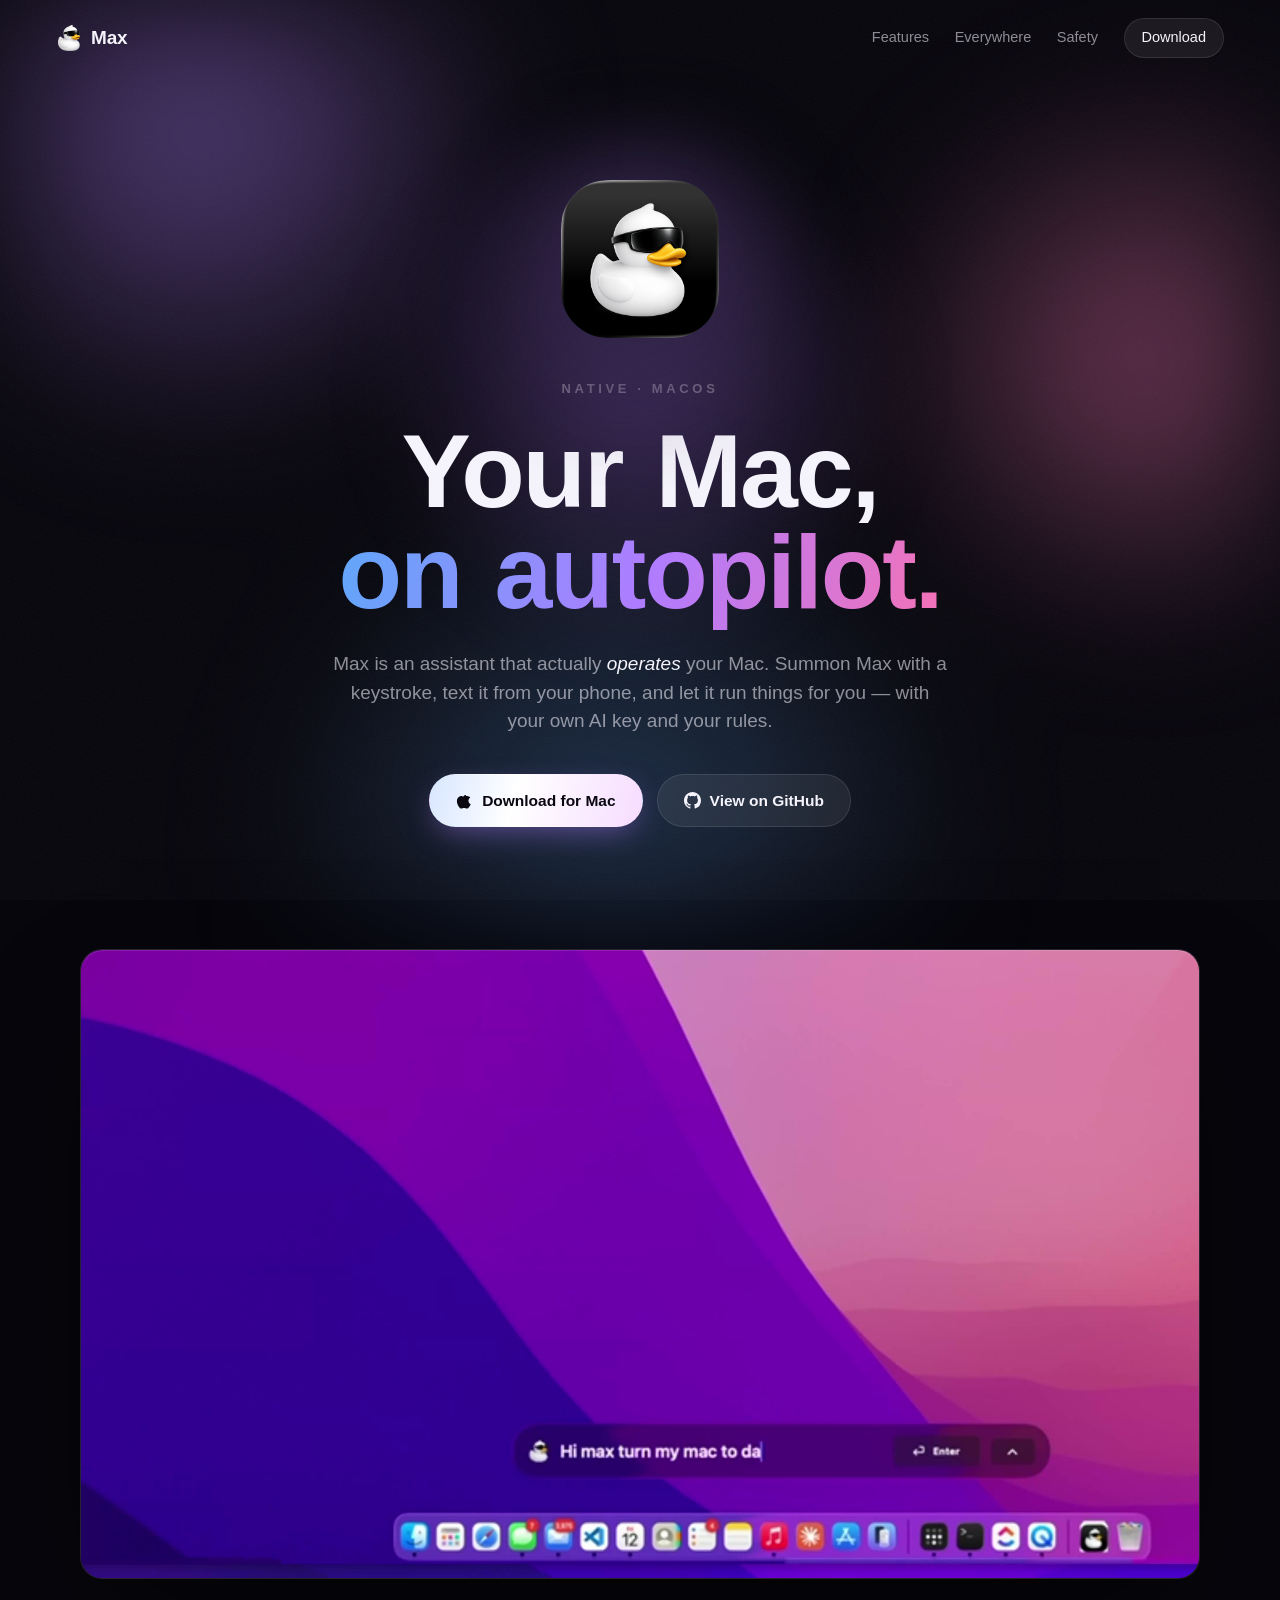
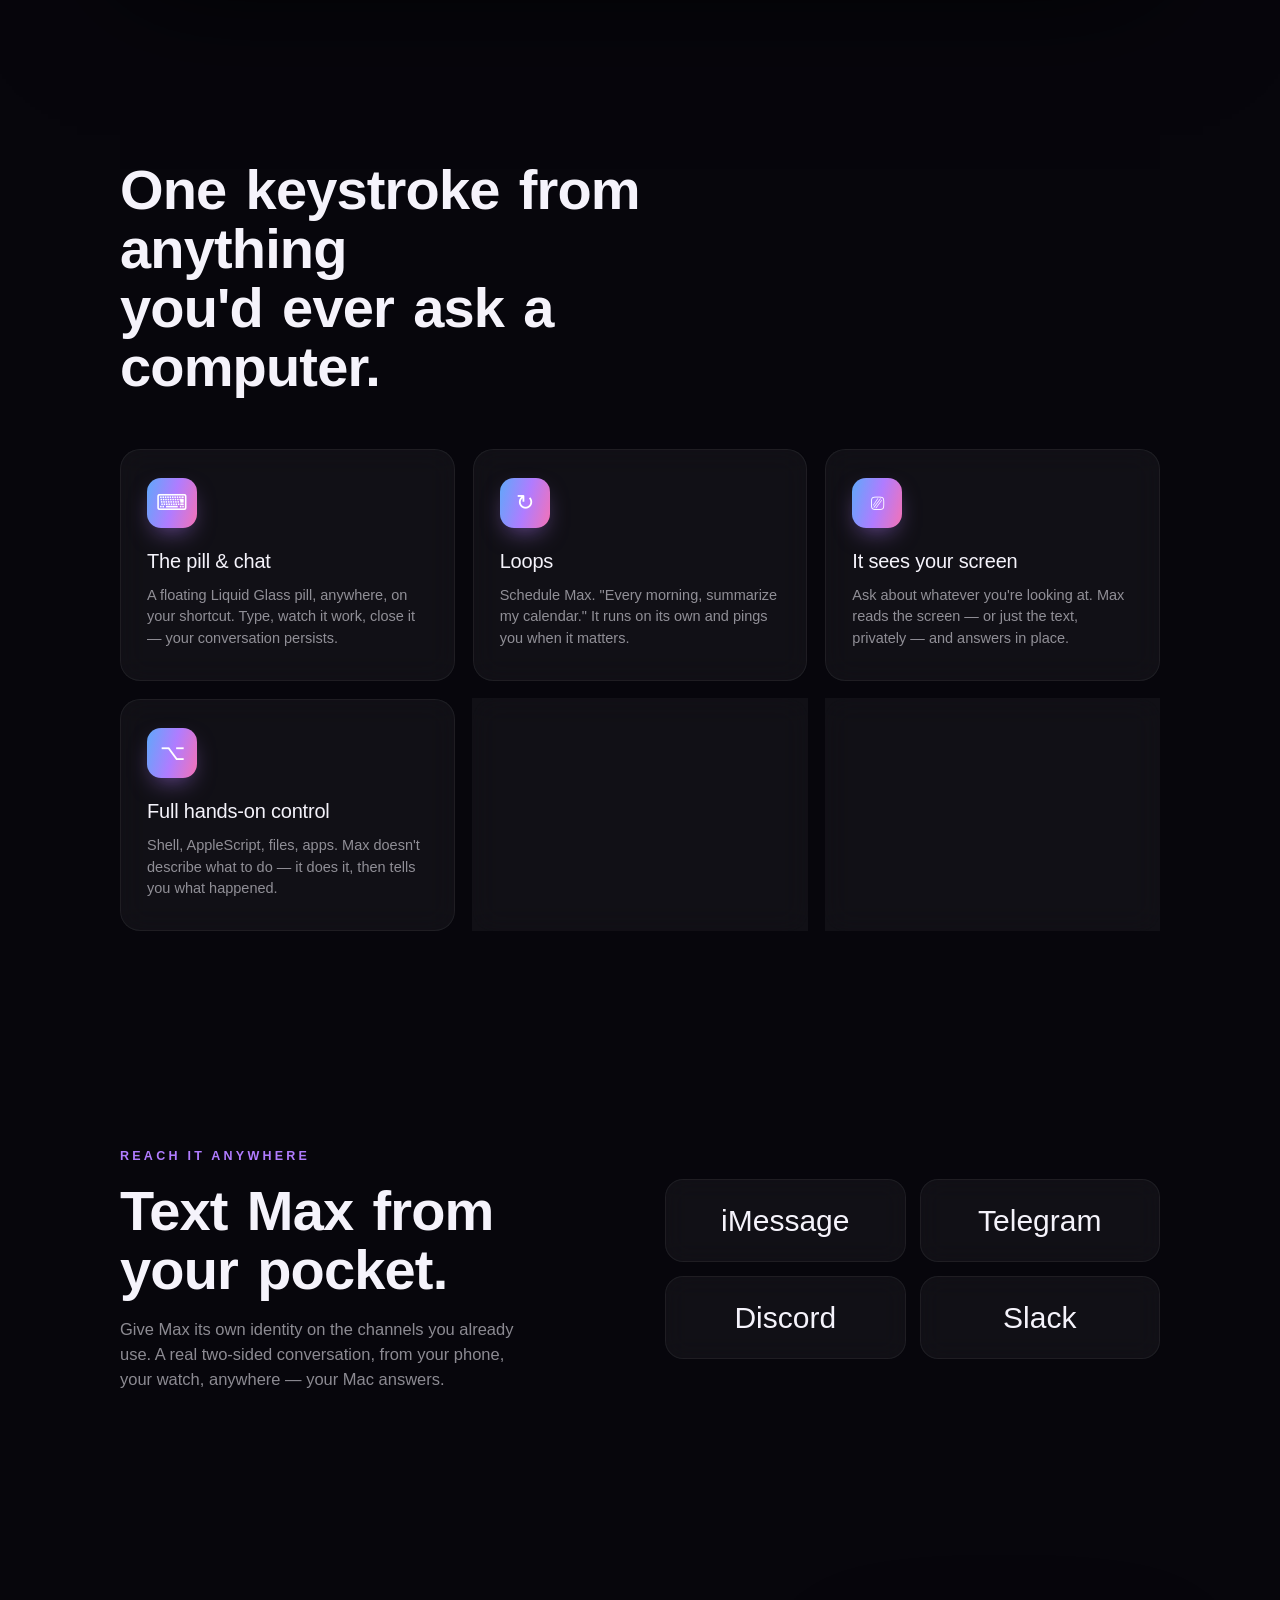
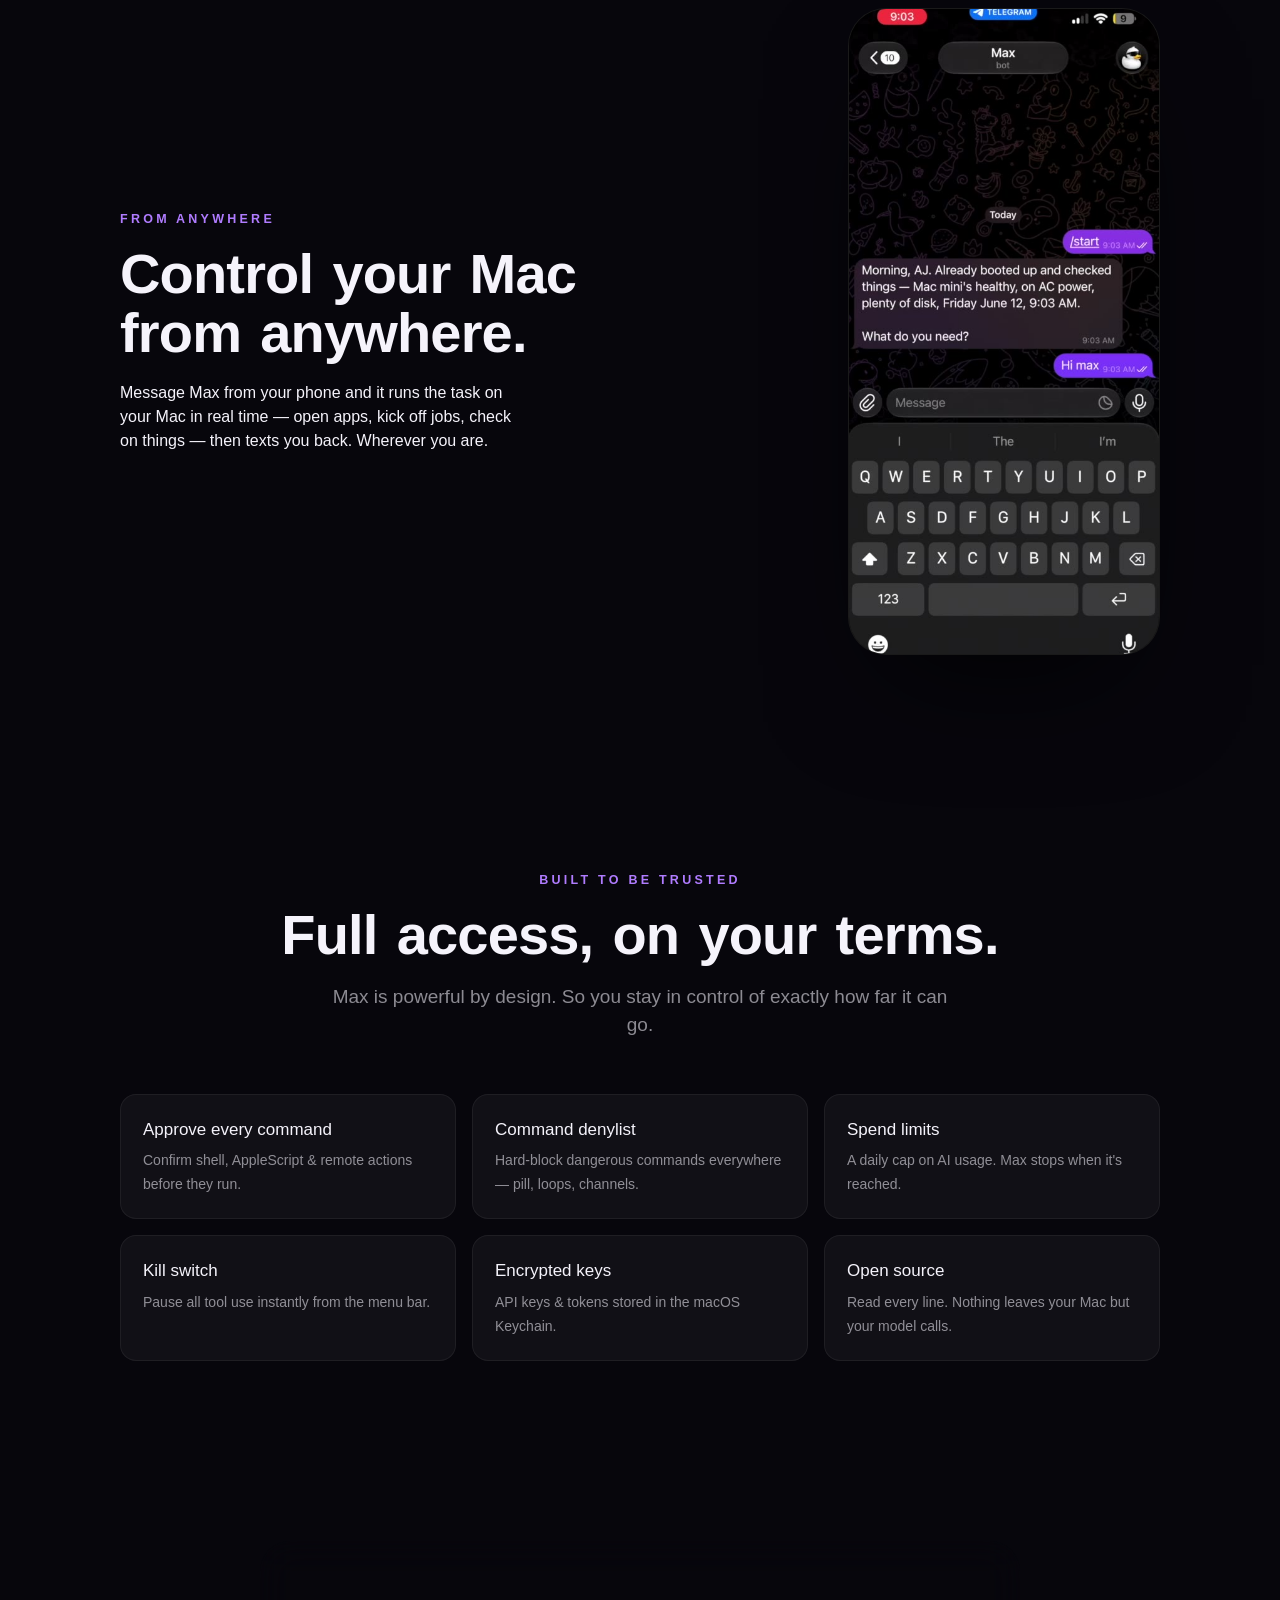
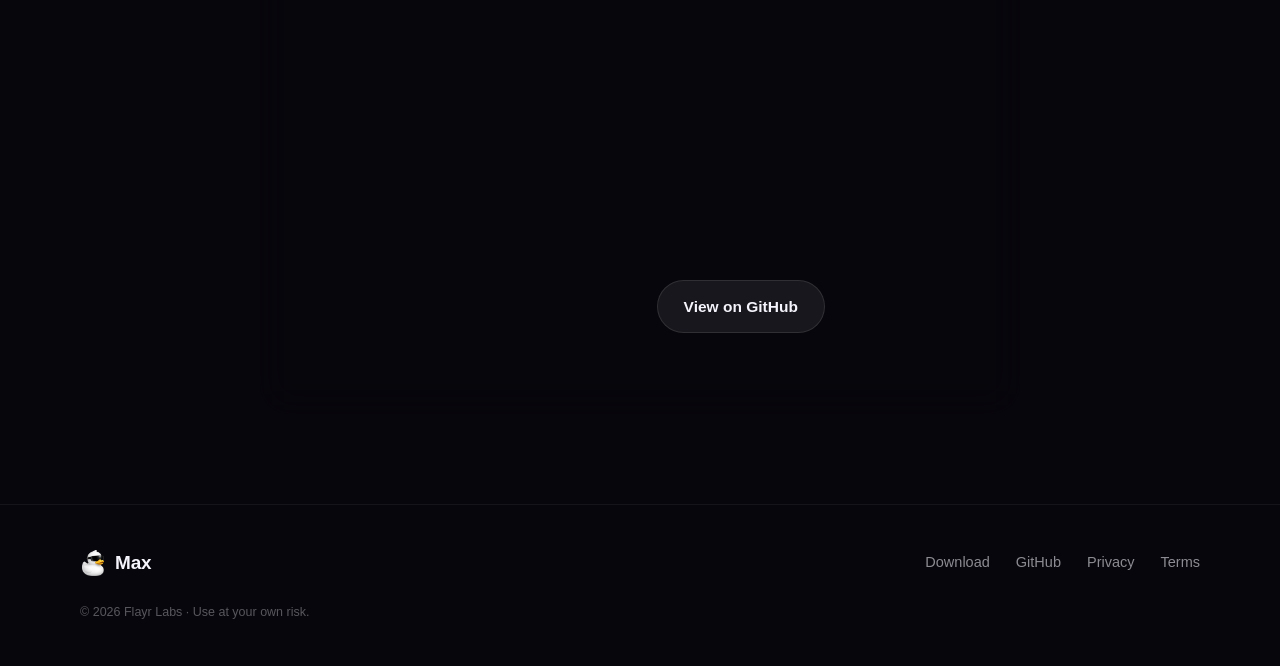
==== website/index.html @ 0cfaeeab "Cache-bust main demo video/poster (?v=2) so visitors get the new cut, not the cached old one Co-Auth" ====
<!DOCTYPE html>
<html lang="en">
<head>
  <meta charset="UTF-8" />
  <meta name="viewport" content="width=device-width, initial-scale=1.0" />
  <title>Max — Your Mac on Autopilot | Native macOS AI Assistant</title>
  <meta name="description" content="Max is a native macOS assistant that actually operates your Mac. Summon it with a keystroke, talk to it from anywhere, and let it run things for you." />
  <link rel="canonical" href="https://askmax.flayrlabs.com/" />

  <!-- Open Graph (Facebook, LinkedIn, Discord, iMessage, Slack…) -->
  <meta property="og:type" content="website" />
  <meta property="og:site_name" content="Max" />
  <meta property="og:title" content="Max — Your Mac, on Autopilot" />
  <meta property="og:description" content="A native macOS assistant that actually operates your Mac. Summon it with a keystroke and let it run things for you." />
  <meta property="og:url" content="https://askmax.flayrlabs.com/" />
  <meta property="og:image" content="https://askmax.flayrlabs.com/assets/og.png" />
  <meta property="og:image:secure_url" content="https://askmax.flayrlabs.com/assets/og.png" />
  <meta property="og:image:type" content="image/png" />
  <meta property="og:image:width" content="1200" />
  <meta property="og:image:height" content="630" />
  <meta property="og:image:alt" content="Max — a native macOS AI assistant that runs your Mac." />
  <meta property="og:locale" content="en_US" />

  <!-- X (Twitter) -->
  <meta name="twitter:card" content="summary_large_image" />
  <meta name="twitter:title" content="Max — Your Mac, on Autopilot" />
  <meta name="twitter:description" content="A native macOS assistant that actually operates your Mac. Summon it with a keystroke and let it run things for you." />
  <meta name="twitter:image" content="https://askmax.flayrlabs.com/assets/og.png" />
  <meta name="twitter:image:alt" content="Max — a native macOS AI assistant that runs your Mac." />

  <link rel="icon" href="assets/icon.png" />
  <link rel="apple-touch-icon" href="assets/icon.png" />
  <link rel="preconnect" href="https://api.fontshare.com" crossorigin />
  <link href="https://api.fontshare.com/v2/css?f[]=clash-display@600,700,500&f[]=satoshi@400,500,700&display=swap" rel="stylesheet" />
  <link rel="stylesheet" href="styles.css" />
</head>
<body>
  <div class="grain" aria-hidden="true"></div>
  <div class="aurora" aria-hidden="true">
    <span class="blob b1"></span>
    <span class="blob b2"></span>
    <span class="blob b3"></span>
  </div>

  <!-- NAV -->
  <nav class="nav" id="nav">
    <a class="brand" href="#top">
      <img src="assets/duck.png" alt="" class="brand-duck" />
      <span>Max</span>
    </a>
    <div class="nav-links">
      <a href="#features">Features</a>
      <a href="#everywhere">Everywhere</a>
      <a href="#safety">Safety</a>
      <a href="https://github.com/FlayrLabs/max" class="nav-ghost">GitHub</a>
      <a href="#download" class="nav-cta">Download</a>
    </div>
  </nav>

  <!-- HERO -->
  <header class="hero" id="top">
    <div class="hero-glow" aria-hidden="true"></div>
    <div class="hero-icon reveal" data-d="0">
      <img src="assets/icon.png" alt="Max app icon" />
    </div>
    <p class="eyebrow reveal" data-d="1">Native&nbsp;·&nbsp;macOS</p>
    <h1 class="reveal" data-d="2">Your Mac,<br /><span class="grad">on autopilot.</span></h1>
    <p class="lede reveal" data-d="3">
      Max is an assistant that actually <em>operates</em> your Mac. Summon Max
      with a keystroke, text it from your phone, and let it run things for you —
      with your own AI key and your rules.
    </p>
    <div class="cta-row reveal" data-d="4">
      <a class="btn btn-primary" href="#download">
        <svg viewBox="0 0 16 16" width="17" height="17" aria-hidden="true"><path fill="currentColor" d="M13.5 12.2c-.23.53-.5 1.02-.82 1.47-.43.62-.79 1.05-1.06 1.28-.42.4-.88.6-1.36.62-.35 0-.77-.1-1.26-.3-.5-.2-.95-.3-1.37-.3-.43 0-.9.1-1.4.3-.51.2-.92.31-1.23.32-.47.02-.93-.19-1.39-.62-.3-.26-.67-.7-1.11-1.34-.47-.68-.86-1.46-1.16-2.36-.32-.97-.48-1.9-.48-2.81 0-1.04.23-1.93.68-2.68a3.98 3.98 0 0 1 1.4-1.42c.59-.35 1.22-.53 1.9-.54.37 0 .86.11 1.46.34.6.22.99.34 1.16.34.13 0 .56-.14 1.29-.4.69-.25 1.27-.35 1.75-.31 1.3.1 2.28.62 2.92 1.55-1.16.7-1.74 1.69-1.72 2.95.01.98.37 1.8 1.07 2.45.32.3.67.53 1.06.7-.08.25-.17.48-.27.71M9.4 3.1c0 .77-.28 1.5-.85 2.17-.68.8-1.5 1.26-2.4 1.19a2.4 2.4 0 0 1-.01-.3c0-.74.32-1.53.89-2.18.28-.33.65-.6 1.1-.82.44-.21.86-.33 1.25-.35.01.1.02.2.02.29"/></svg>
        Download for Mac
      </a>
      <a class="btn btn-ghost" href="https://github.com/FlayrLabs/max">
        <svg viewBox="0 0 16 16" width="17" height="17" aria-hidden="true"><path fill="currentColor" d="M8 0C3.58 0 0 3.58 0 8c0 3.54 2.29 6.53 5.47 7.59.4.07.55-.17.55-.38 0-.19-.01-.82-.01-1.49-2.01.37-2.53-.49-2.69-.94-.09-.23-.48-.94-.82-1.13-.28-.15-.68-.52-.01-.53.63-.01 1.08.58 1.23.82.72 1.21 1.87.87 2.33.66.07-.52.28-.87.51-1.07-1.78-.2-3.64-.89-3.64-3.95 0-.87.31-1.59.82-2.15-.08-.2-.36-1.02.08-2.12 0 0 .67-.21 2.2.82.64-.18 1.32-.27 2-.27s1.36.09 2 .27c1.53-1.04 2.2-.82 2.2-.82.44 1.1.16 1.92.08 2.12.51.56.82 1.27.82 2.15 0 3.07-1.87 3.75-3.65 3.95.29.25.54.73.54 1.48 0 1.07-.01 1.93-.01 2.2 0 .21.15.46.55.38A8.01 8.01 0 0 0 16 8c0-4.42-3.58-8-8-8"/></svg>
        View on GitHub
      </a>
    </div>
    <p class="micro reveal" data-d="5">Free · Bring your own LLM key · Open source · macOS 26+</p>
  </header>

  <!-- DEMO -->
  <section class="demo-wrap">
    <div class="demo reveal">
      <video class="demo-video" id="demo" playsinline muted loop poster="assets/demo-poster.jpg?v=2" preload="metadata">
        <source src="assets/demo.mp4?v=2" type="video/mp4" />
      </video>
      <div class="demo-edge" aria-hidden="true"></div>
    </div>
  </section>

  <!-- FEATURES -->
  <section class="section" id="features">
    <p class="kicker reveal">What it does</p>
    <h2 class="reveal">One keystroke from anything<br />you'd ever ask a computer.</h2>
    <div class="grid">
      <article class="card reveal" data-d="0">
        <div class="card-ic">⌨︎</div>
        <h3>The pill &amp; chat</h3>
        <p>A floating Liquid&nbsp;Glass pill, anywhere, on your shortcut. Type, watch it work, close it — your conversation persists.</p>
      </article>
      <article class="card reveal" data-d="1">
        <div class="card-ic">↻</div>
        <h3>Loops</h3>
        <p>Schedule Max. "Every morning, summarize my calendar." It runs on its own and pings you when it matters.</p>
      </article>
      <article class="card reveal" data-d="2">
        <div class="card-ic">⎚</div>
        <h3>It sees your screen</h3>
        <p>Ask about whatever you're looking at. Max reads the screen — or just the text, privately — and answers in place.</p>
      </article>
      <article class="card reveal" data-d="3">
        <div class="card-ic">⌥</div>
        <h3>Full hands-on control</h3>
        <p>Shell, AppleScript, files, apps. Max doesn't describe what to do — it does it, then tells you what happened.</p>
      </article>
      <article class="card reveal" data-d="4">
        <div class="card-ic">◍</div>
        <h3>Your key, your model</h3>
        <p>Claude, OpenAI, or a fully-local model via Ollama. Keys live encrypted in the Keychain and never touch a server.</p>
      </article>
      <article class="card reveal" data-d="5">
        <div class="card-ic">⌘</div>
        <h3>Many Macs</h3>
        <p>Connect your other Macs over SSH. Max is aware of all of them and can act on any one from a single conversation.</p>
      </article>
    </div>
  </section>

  <!-- EVERYWHERE -->
  <section class="section channels" id="everywhere">
    <div class="channels-inner">
      <div class="channels-copy reveal">
        <p class="kicker">Reach it anywhere</p>
        <h2>Text Max from<br />your pocket.</h2>
        <p class="muted">Give Max its own identity on the channels you already use. A real two-sided conversation, from your phone, your watch, anywhere — your Mac answers.</p>
      </div>
      <div class="chips">
        <span class="chip reveal" data-d="0">iMessage</span>
        <span class="chip reveal" data-d="1">Telegram</span>
        <span class="chip reveal" data-d="2">Discord</span>
        <span class="chip reveal" data-d="3">Slack</span>
      </div>
    </div>
  </section>

  <!-- REMOTE DEMO -->
  <section class="section remote" id="remote">
    <div class="remote-inner">
      <div class="remote-copy reveal">
        <p class="kicker">From anywhere</p>
        <h2>Control your Mac<br />from anywhere.</h2>
        <p class="muted">Message Max from your phone and it runs the task on your Mac in real time — open apps, kick off jobs, check on things — then texts you back. Wherever you are.</p>
      </div>
      <div class="phone reveal" data-d="1">
        <video class="phone-video" id="remoteVideo" muted loop playsinline preload="metadata" poster="assets/remote-poster.jpg">
          <source src="assets/remote-demo.mp4" type="video/mp4" />
        </video>
      </div>
    </div>
  </section>

  <!-- SAFETY -->
  <section class="section safety" id="safety">
    <p class="kicker reveal">Built to be trusted</p>
    <h2 class="reveal">Full access, on your terms.</h2>
    <p class="lede center reveal">Max is powerful by design. So you stay in control of exactly how far it can go.</p>
    <div class="safety-grid">
      <div class="srow reveal" data-d="0"><b>Approve every command</b><span>Confirm shell, AppleScript &amp; remote actions before they run.</span></div>
      <div class="srow reveal" data-d="1"><b>Command denylist</b><span>Hard-block dangerous commands everywhere — pill, loops, channels.</span></div>
      <div class="srow reveal" data-d="2"><b>Spend limits</b><span>A daily cap on AI usage. Max stops when it's reached.</span></div>
      <div class="srow reveal" data-d="3"><b>Kill switch</b><span>Pause all tool use instantly from the menu bar.</span></div>
      <div class="srow reveal" data-d="4"><b>Encrypted keys</b><span>API keys &amp; tokens stored in the macOS Keychain.</span></div>
      <div class="srow reveal" data-d="5"><b>Open source</b><span>Read every line. Nothing leaves your Mac but your model calls.</span></div>
    </div>
  </section>

  <!-- DOWNLOAD -->
  <section class="download" id="download">
    <div class="download-card reveal">
      <img src="assets/duck.png" alt="" class="dl-duck" />
      <h2>Get Max.</h2>
      <p>macOS 26 or later. Bring your own AI key. Use at your own risk — Max has real control of your machine.</p>
      <div class="cta-row center">
        <a class="btn btn-primary" href="https://github.com/FlayrLabs/max/releases">Download for Mac</a>
        <a class="btn btn-ghost" href="https://github.com/FlayrLabs/max">View on GitHub</a>
      </div>
    </div>
  </section>

  <!-- FOOTER -->
  <footer class="footer">
    <div class="footer-inner">
      <a class="brand" href="#top">
        <img src="assets/duck.png" alt="" class="brand-duck" />
        <span>Max</span>
      </a>
      <div class="footer-links">
        <a href="https://github.com/FlayrLabs/max/releases">Download</a>
        <a href="https://github.com/FlayrLabs/max">GitHub</a>
        <a href="privacy.html">Privacy</a>
        <a href="terms.html">Terms</a>
      </div>
      <p class="copy">© <span id="year"></span> Flayr Labs · Use at your own risk.</p>
    </div>
  </footer>

  <script src="script.js"></script>
</body>
</html>
---- website/styles.css ----
/* ============ tokens ============ */
:root {
  --bg: #07060c;
  --bg-soft: #0d0b16;
  --ink: #f5f3fb;
  --muted: rgba(245, 243, 251, 0.56);
  --faint: rgba(245, 243, 251, 0.34);
  --glass: rgba(255, 255, 255, 0.045);
  --glass-strong: rgba(255, 255, 255, 0.07);
  --line: rgba(255, 255, 255, 0.1);
  --line-soft: rgba(255, 255, 255, 0.06);
  --c-blue: #5fa8fa;
  --c-violet: #b07cff;
  --c-pink: #f472b6;
  --grad: linear-gradient(105deg, var(--c-blue), var(--c-violet) 52%, var(--c-pink));
  --display: "Clash Display", "SF Pro Display", sans-serif;
  --body: "Satoshi", -apple-system, sans-serif;
  --maxw: 1120px;
}

* { margin: 0; padding: 0; box-sizing: border-box; }

html { scroll-behavior: smooth; }

body {
  font-family: var(--body);
  background: var(--bg);
  color: var(--ink);
  -webkit-font-smoothing: antialiased;
  overflow-x: hidden;
  line-height: 1.5;
}

a { color: inherit; text-decoration: none; }

/* ============ atmosphere ============ */
.aurora {
  position: fixed;
  inset: 0;
  z-index: -2;
  overflow: hidden;
  filter: blur(70px);
}
.blob {
  position: absolute;
  border-radius: 50%;
  opacity: 0.45;
  mix-blend-mode: screen;
}
.b1 { width: 55vw; height: 55vw; left: -12vw; top: -18vw; background: radial-gradient(circle, var(--c-violet), transparent 65%); animation: drift1 22s ease-in-out infinite; }
.b2 { width: 48vw; height: 48vw; right: -14vw; top: 4vw; background: radial-gradient(circle, var(--c-pink), transparent 64%); animation: drift2 26s ease-in-out infinite; }
.b3 { width: 60vw; height: 60vw; left: 18vw; top: 36vw; background: radial-gradient(circle, var(--c-blue), transparent 66%); opacity: 0.3; animation: drift3 30s ease-in-out infinite; }

@keyframes drift1 { 50% { transform: translate(8vw, 6vw) scale(1.1); } }
@keyframes drift2 { 50% { transform: translate(-6vw, 8vw) scale(1.08); } }
@keyframes drift3 { 50% { transform: translate(-8vw, -6vw) scale(0.92); } }

.grain {
  position: fixed;
  inset: 0;
  z-index: -1;
  pointer-events: none;
  opacity: 0.05;
  background-image: url("data:image/svg+xml,%3Csvg xmlns='http://www.w3.org/2000/svg' width='160' height='160'%3E%3Cfilter id='n'%3E%3CfeTurbulence type='fractalNoise' baseFrequency='0.85' numOctaves='3'/%3E%3C/filter%3E%3Crect width='100%25' height='100%25' filter='url(%23n)'/%3E%3C/svg%3E");
}

/* ============ nav ============ */
.nav {
  position: fixed;
  top: 0; left: 0; right: 0;
  z-index: 50;
  display: flex;
  align-items: center;
  justify-content: space-between;
  padding: 18px clamp(20px, 5vw, 56px);
  transition: padding .3s ease, background .3s ease, backdrop-filter .3s ease, border-color .3s ease;
  border-bottom: 1px solid transparent;
}
.nav.scrolled {
  padding-top: 12px; padding-bottom: 12px;
  background: rgba(7, 6, 12, 0.6);
  backdrop-filter: saturate(160%) blur(20px);
  -webkit-backdrop-filter: saturate(160%) blur(20px);
  border-bottom-color: var(--line-soft);
}
.brand { display: flex; align-items: center; gap: 9px; font-family: var(--display); font-weight: 600; font-size: 19px; letter-spacing: -0.01em; }
.brand-duck { width: 26px; height: 26px; object-fit: contain; }
.nav-links { display: flex; align-items: center; gap: clamp(14px, 2vw, 30px); }
.nav-links a { font-size: 14.5px; font-weight: 500; color: var(--muted); transition: color .2s ease; }
.nav-links a:hover { color: var(--ink); }
.nav-ghost { display: none; }
.nav-cta {
  color: var(--ink) !important;
  padding: 8px 17px;
  border-radius: 999px;
  background: var(--glass-strong);
  border: 1px solid var(--line);
  backdrop-filter: blur(10px);
}
.nav-cta:hover { background: rgba(255,255,255,0.12); }
@media (max-width: 640px) { .nav-links a:not(.nav-cta) { display: none; } }

/* ============ hero ============ */
.hero {
  position: relative;
  text-align: center;
  padding: clamp(140px, 20vh, 220px) clamp(20px, 5vw, 40px) 70px;
  max-width: 940px;
  margin: 0 auto;
}
.hero-glow {
  position: absolute;
  width: 620px; height: 620px;
  left: 50%; top: 8%;
  transform: translateX(-50%);
  background: radial-gradient(circle, rgba(176,124,255,0.32), transparent 60%);
  filter: blur(40px);
  z-index: -1;
  pointer-events: none;
}
.hero-icon {
  width: clamp(110px, 16vw, 158px);
  margin: 0 auto 34px;
  animation: float 6s ease-in-out infinite;
}
.hero-icon img {
  width: 100%;
  border-radius: 30%;
  filter: drop-shadow(0 30px 60px rgba(0,0,0,0.55)) drop-shadow(0 0 50px rgba(176,124,255,0.35));
}
@keyframes float { 50% { transform: translateY(-12px); } }

.eyebrow {
  font-size: 13px;
  font-weight: 600;
  letter-spacing: 0.28em;
  text-transform: uppercase;
  color: var(--faint);
  margin-bottom: 22px;
}
.hero h1 {
  font-family: var(--display);
  font-weight: 600;
  font-size: clamp(48px, 8.5vw, 104px);
  line-height: 0.98;
  letter-spacing: -0.02em;
  word-spacing: 0.06em;
}
.grad {
  background: var(--grad);
  -webkit-background-clip: text;
  background-clip: text;
  color: transparent;
}
.lede {
  max-width: 620px;
  margin: 26px auto 0;
  font-size: clamp(16px, 2vw, 19px);
  color: var(--muted);
}
.lede em { color: var(--ink); font-style: italic; }
.lede.center { text-align: center; }

.cta-row { display: flex; gap: 14px; justify-content: center; flex-wrap: wrap; margin-top: 38px; }
.cta-row.center { margin-top: 30px; }
.btn {
  display: inline-flex;
  align-items: center;
  gap: 9px;
  font-family: var(--body);
  font-weight: 600;
  font-size: 15.5px;
  padding: 14px 26px;
  border-radius: 999px;
  border: 1px solid transparent;
  cursor: pointer;
  transition: transform .25s cubic-bezier(.2,.8,.2,1), box-shadow .25s ease, background .25s ease;
}
.btn-primary {
  color: #0a0710;
  background: linear-gradient(105deg, #d7e6ff, #fff 40%, #f6dcff);
  box-shadow: 0 10px 30px -8px rgba(176,124,255,0.5);
}
.btn-primary:hover { transform: translateY(-2px); box-shadow: 0 18px 44px -10px rgba(176,124,255,0.7); }
.btn-ghost {
  color: var(--ink);
  background: var(--glass-strong);
  border-color: var(--line);
  backdrop-filter: blur(10px);
}
.btn-ghost:hover { transform: translateY(-2px); background: rgba(255,255,255,0.12); }
.micro { margin-top: 22px; font-size: 13px; color: var(--faint); }

/* ============ demo ============ */
.demo-wrap { padding: 10px clamp(16px, 5vw, 40px) 40px; }
.demo {
  position: relative;
  max-width: var(--maxw);
  margin: 0 auto;
  aspect-ratio: 16 / 9;
  border-radius: 22px;
  overflow: hidden;
  border: 1px solid var(--line);
  background: var(--bg-soft);
  box-shadow: 0 50px 120px -40px rgba(0,0,0,0.8), 0 0 0 1px rgba(255,255,255,0.02) inset;
}
.demo-video { width: 100%; height: 100%; object-fit: cover; display: block; }
.demo-placeholder {
  position: absolute;
  inset: 0;
  display: flex;
  flex-direction: column;
  align-items: center;
  justify-content: center;
  gap: 16px;
  background:
    radial-gradient(circle at 50% 40%, rgba(176,124,255,0.18), transparent 60%),
    linear-gradient(160deg, #100d1c, #07060c);
  color: var(--muted);
  font-weight: 500;
  letter-spacing: 0.04em;
}
.play {
  width: 76px; height: 76px;
  border-radius: 50%;
  border: 1px solid var(--line);
  background: rgba(255,255,255,0.08);
  backdrop-filter: blur(12px);
  color: var(--ink);
  display: grid; place-items: center;
  cursor: pointer;
  transition: transform .25s ease, background .25s ease;
}
.play:hover { transform: scale(1.08); background: rgba(255,255,255,0.16); }
.demo-edge {
  position: absolute; inset: 0;
  pointer-events: none;
  border-radius: 22px;
  box-shadow: inset 0 1px 0 rgba(255,255,255,0.12);
}

/* ============ remote demo (autoplay, phone on right) ============ */
.remote-inner {
  display: grid;
  grid-template-columns: 1fr auto;
  align-items: center;
  gap: clamp(32px, 6vw, 88px);
}
.remote-copy { text-align: left; }
.remote-copy .muted { max-width: 46ch; margin-top: 18px; }
.phone {
  position: relative;
  width: clamp(232px, 26vw, 312px);
  aspect-ratio: 498 / 1034;
  border-radius: 38px;
  overflow: hidden;
  border: 1px solid var(--line);
  background: #000;
  box-shadow: 0 50px 120px -40px rgba(0,0,0,0.85), 0 0 0 1px rgba(255,255,255,0.05) inset;
}
.phone-video { width: 100%; height: 100%; object-fit: cover; display: block; }
@media (max-width: 780px) {
  .remote-inner { grid-template-columns: 1fr; justify-items: center; }
  .remote-copy { text-align: center; }
  .remote-copy .muted { margin-left: auto; margin-right: auto; }
}

/* ============ sections ============ */
.section { max-width: var(--maxw); margin: 0 auto; padding: clamp(80px, 12vh, 140px) clamp(20px, 5vw, 40px); }
.kicker {
  font-size: 12.5px; font-weight: 600; letter-spacing: 0.26em;
  text-transform: uppercase; color: var(--c-violet); margin-bottom: 16px;
}
.section h2, .channels h2, .safety h2, .download h2 {
  font-family: var(--display);
  font-weight: 600;
  font-size: clamp(30px, 5vw, 56px);
  line-height: 1.05;
  letter-spacing: -0.015em;
  word-spacing: 0.08em;
}
.section > h2 { max-width: 640px; }
.section.safety { text-align: center; }
/* Center the heading block (not just its text) in the centered section. */
.section.safety > h2 { max-width: 760px; margin-left: auto; margin-right: auto; }
.section.safety .lede { margin-top: 18px; }

/* feature grid */
.grid {
  display: grid;
  grid-template-columns: repeat(3, 1fr);
  gap: 18px;
  margin-top: 52px;
}
@media (max-width: 880px) { .grid { grid-template-columns: repeat(2, 1fr); } }
@media (max-width: 560px) { .grid { grid-template-columns: 1fr; } }
.card {
  position: relative;
  padding: 28px 26px 30px;
  border-radius: 20px;
  background: var(--glass);
  border: 1px solid var(--line-soft);
  backdrop-filter: blur(14px);
  overflow: hidden;
  transition: transform .35s cubic-bezier(.2,.8,.2,1), border-color .35s ease, background .35s ease;
}
.card::after {
  content: "";
  position: absolute; inset: 0;
  background: radial-gradient(420px circle at var(--mx,50%) var(--my,0%), rgba(176,124,255,0.14), transparent 45%);
  opacity: 0; transition: opacity .35s ease;
}
.card:hover { transform: translateY(-6px); border-color: var(--line); background: var(--glass-strong); }
.card:hover::after { opacity: 1; }
.card-ic {
  font-size: 22px;
  width: 50px; height: 50px;
  display: grid; place-items: center;
  border-radius: 14px;
  background: var(--grad);
  color: #fff;
  margin-bottom: 18px;
  box-shadow: 0 10px 24px -8px rgba(176,124,255,0.6);
}
.card h3 { font-family: var(--display); font-weight: 500; font-size: 20px; letter-spacing: -0.01em; margin-bottom: 9px; }
.card p { font-size: 14.5px; color: var(--muted); }

/* channels */
.channels-inner {
  display: grid;
  grid-template-columns: 1fr 1fr;
  gap: 50px;
  align-items: center;
}
@media (max-width: 820px) { .channels-inner { grid-template-columns: 1fr; gap: 36px; } }
.channels-copy .muted { color: var(--muted); margin-top: 18px; font-size: 16.5px; max-width: 420px; }
.chips { display: flex; flex-wrap: wrap; gap: 14px; }
.chip {
  font-family: var(--display);
  font-weight: 500;
  font-size: clamp(20px, 3vw, 30px);
  padding: 18px 28px;
  border-radius: 18px;
  background: var(--glass);
  border: 1px solid var(--line-soft);
  backdrop-filter: blur(12px);
  flex: 1 1 40%;
  text-align: center;
  transition: transform .3s ease, color .3s ease, border-color .3s ease;
}
.chip:hover { transform: translateY(-4px) rotate(-1deg); border-color: var(--line); }
.chip:nth-child(1):hover { color: var(--c-blue); }
.chip:nth-child(2):hover { color: var(--c-blue); }
.chip:nth-child(3):hover { color: var(--c-violet); }
.chip:nth-child(4):hover { color: var(--c-pink); }

/* safety */
.safety-grid {
  display: grid;
  grid-template-columns: repeat(3, 1fr);
  gap: 16px;
  margin-top: 54px;
  text-align: left;
}
@media (max-width: 820px) { .safety-grid { grid-template-columns: 1fr 1fr; } }
@media (max-width: 520px) { .safety-grid { grid-template-columns: 1fr; } }
.srow {
  padding: 22px;
  border-radius: 16px;
  border: 1px solid var(--line-soft);
  background: var(--glass);
}
.srow b { font-family: var(--display); font-weight: 500; font-size: 17px; display: block; margin-bottom: 6px; }
.srow span { font-size: 14px; color: var(--muted); }

/* download */
.download { padding: clamp(40px, 8vh, 90px) clamp(20px, 5vw, 40px) 90px; }
.download-card {
  position: relative;
  max-width: 760px;
  margin: 0 auto;
  text-align: center;
  padding: clamp(48px, 7vw, 80px) 40px;
  border-radius: 30px;
  background: linear-gradient(160deg, rgba(255,255,255,0.07), rgba(255,255,255,0.02));
  border: 1px solid var(--line);
  backdrop-filter: blur(18px);
  overflow: hidden;
}
.download-card::before {
  content: ""; position: absolute; inset: 0; z-index: -1;
  background: radial-gradient(circle at 50% -10%, rgba(176,124,255,0.3), transparent 55%);
}
.dl-duck { width: 84px; height: 84px; object-fit: contain; margin-bottom: 14px; filter: drop-shadow(0 14px 30px rgba(0,0,0,0.5)); }
.download-card p { color: var(--muted); max-width: 460px; margin: 16px auto 0; font-size: 16px; }

/* footer */
.footer { border-top: 1px solid var(--line-soft); padding: 44px clamp(20px, 5vw, 56px); }
.footer-inner {
  max-width: var(--maxw); margin: 0 auto;
  display: flex; align-items: center; justify-content: space-between; flex-wrap: wrap; gap: 18px;
}
.footer-links { display: flex; gap: 26px; }
.footer-links a { font-size: 14.5px; color: var(--muted); transition: color .2s ease; }
.footer-links a:hover { color: var(--ink); }
.copy { width: 100%; font-size: 12.5px; color: var(--faint); padding-top: 8px; }

/* ============ reveal ============ */
.reveal { opacity: 0; transform: translateY(26px); transition: opacity .8s cubic-bezier(.2,.8,.2,1), transform .8s cubic-bezier(.2,.8,.2,1); }
.reveal.in { opacity: 1; transform: none; }
.reveal[data-d="1"] { transition-delay: .08s; }
.reveal[data-d="2"] { transition-delay: .16s; }
.reveal[data-d="3"] { transition-delay: .24s; }
.reveal[data-d="4"] { transition-delay: .32s; }
.reveal[data-d="5"] { transition-delay: .4s; }

@media (prefers-reduced-motion: reduce) {
  .reveal { opacity: 1; transform: none; transition: none; }
  .hero-icon, .blob { animation: none; }
  html { scroll-behavior: auto; }
}

/* legal pages */
.legal { max-width: 760px; margin: 0 auto; padding: 150px clamp(20px,5vw,40px) 90px; }
.legal h1 { font-family: var(--display); font-weight: 600; font-size: clamp(34px,5vw,52px); letter-spacing: -0.03em; margin-bottom: 8px; }
.legal .updated { color: var(--faint); font-size: 14px; margin-bottom: 40px; }
.legal h2 { font-family: var(--display); font-weight: 500; font-size: 22px; margin: 36px 0 12px; }
.legal p, .legal li { color: var(--muted); font-size: 15.5px; margin-bottom: 12px; }
.legal ul { padding-left: 22px; }
.legal a { color: var(--c-violet); }
.legal .back { display: inline-flex; gap: 7px; align-items: center; margin-bottom: 30px; color: var(--muted); font-weight: 500; }
.legal .back:hover { color: var(--ink); }
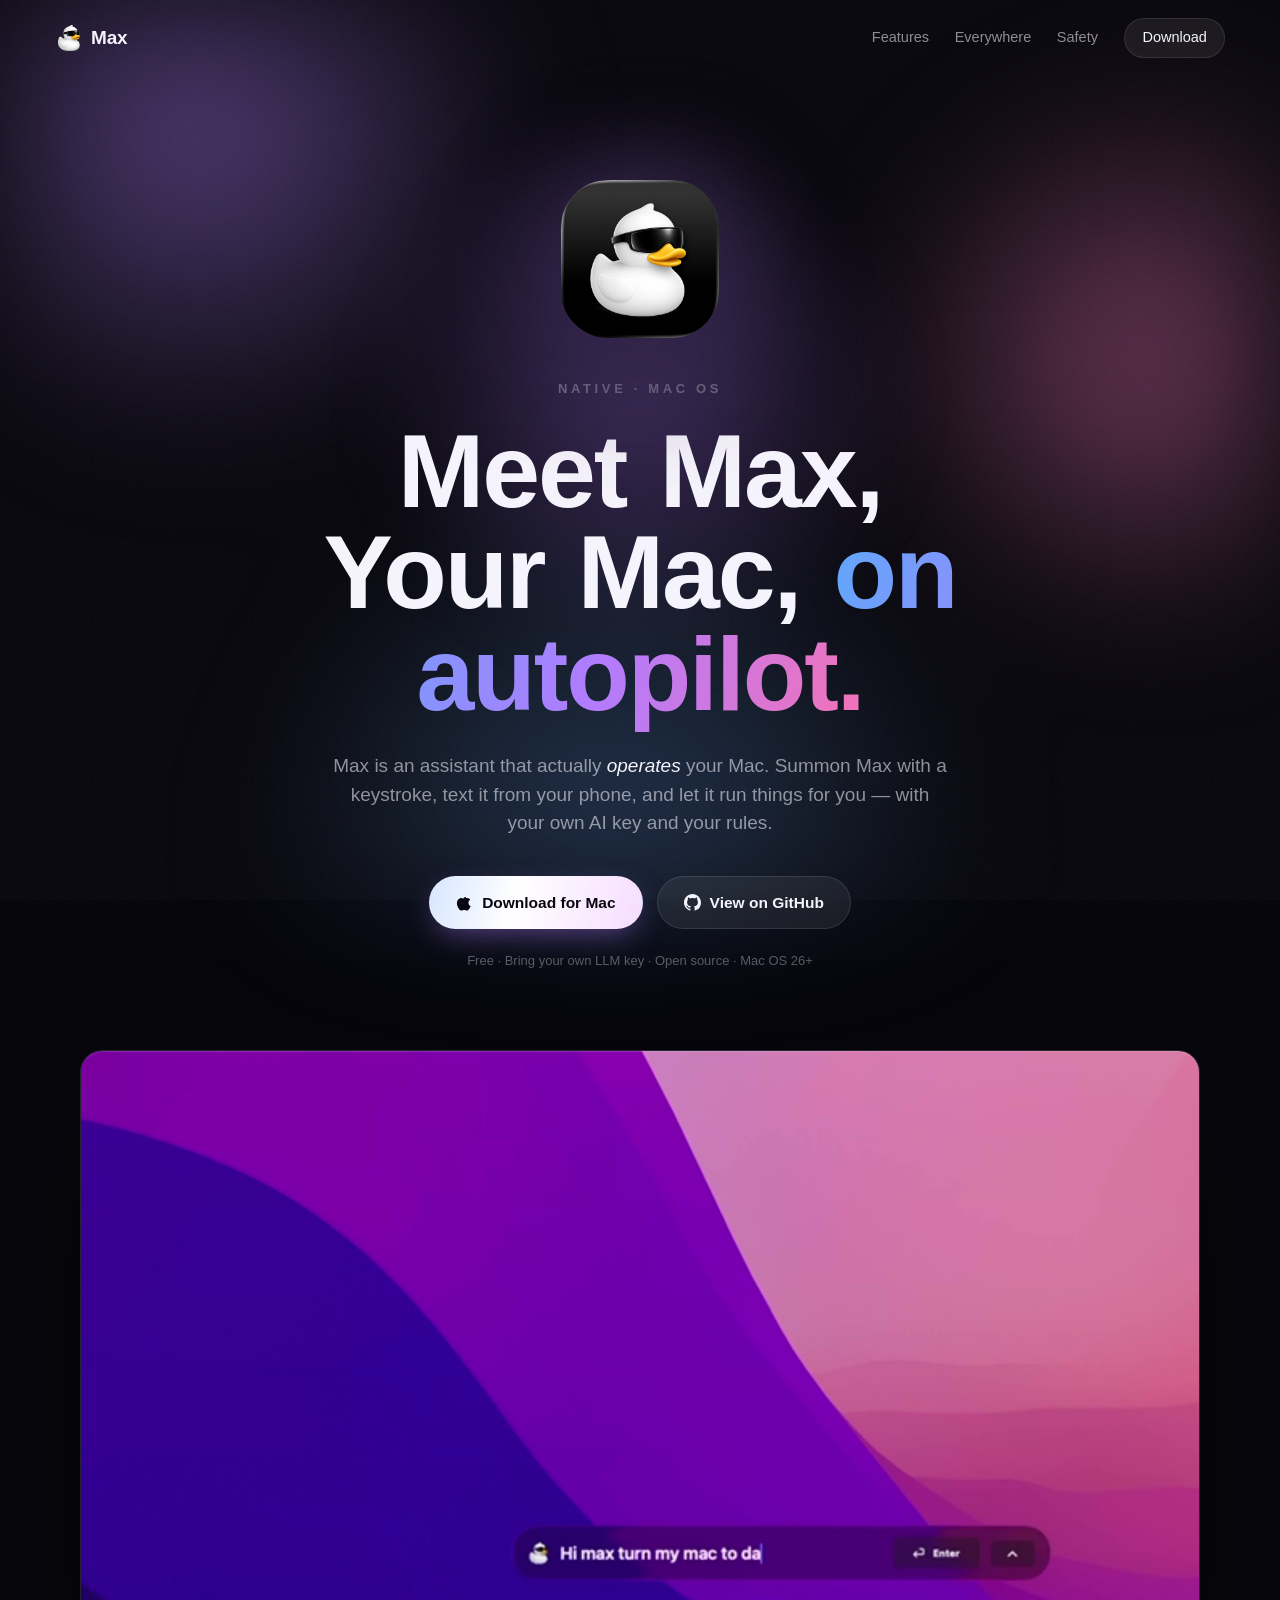
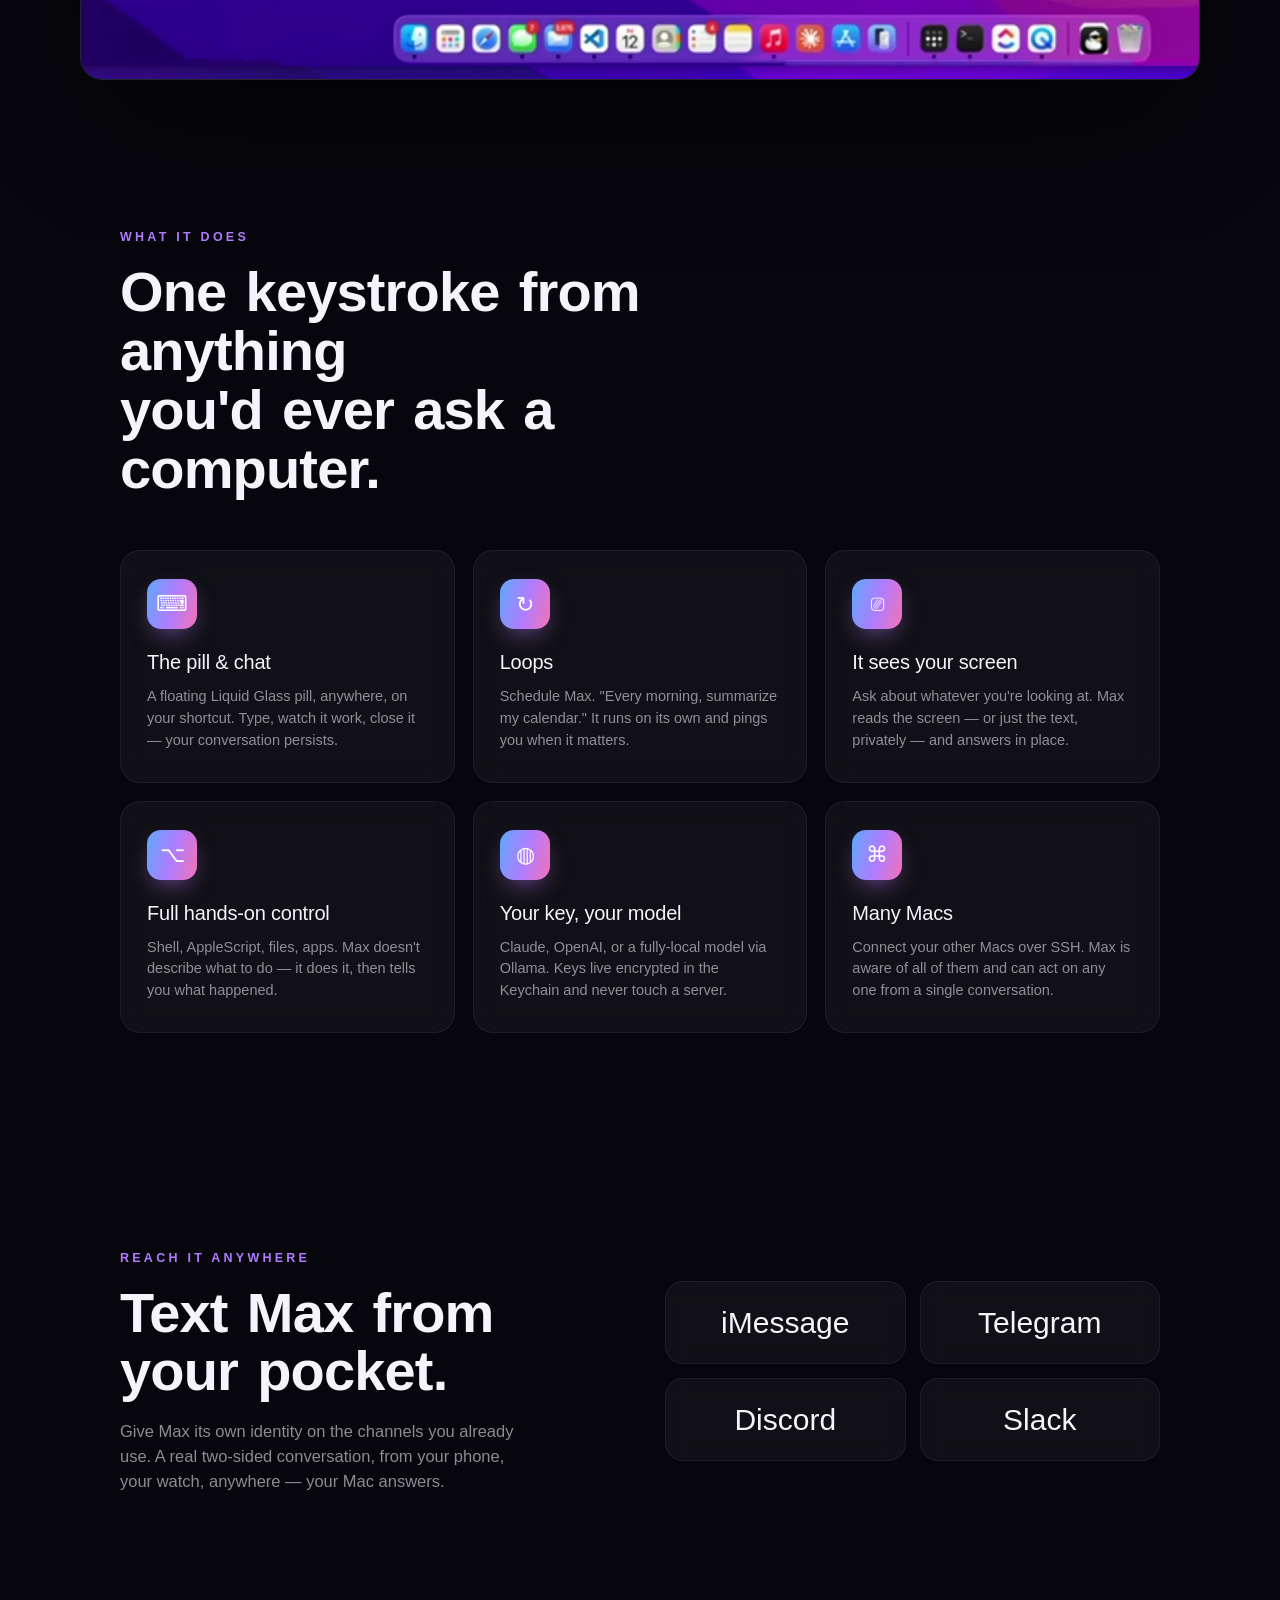
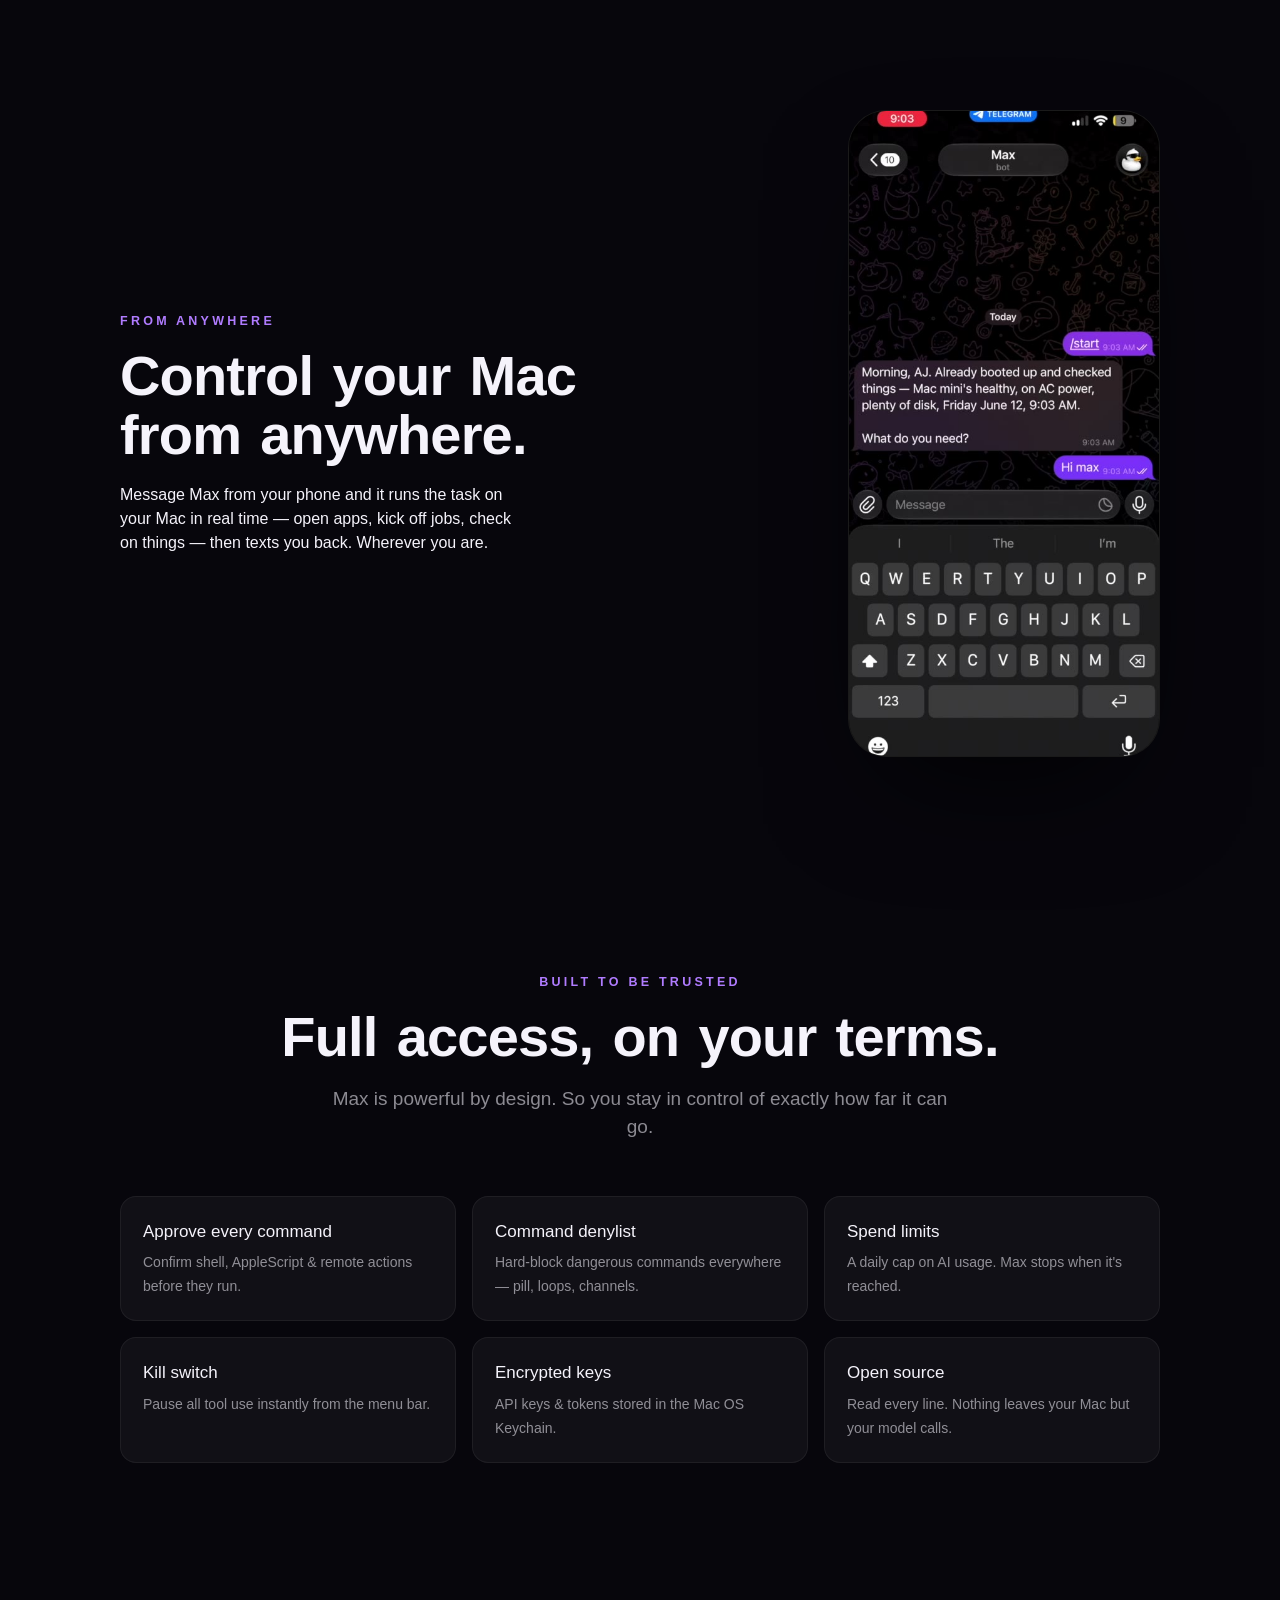
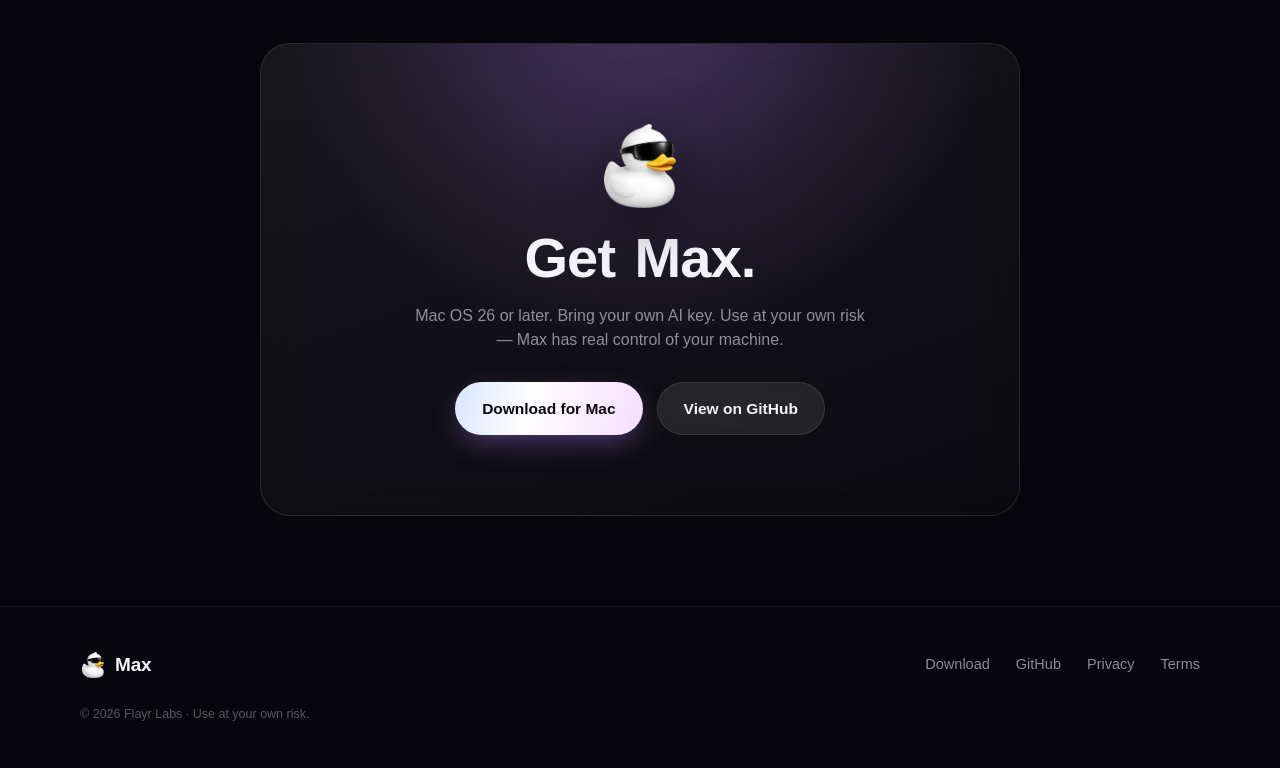
==== commit 6bf9c61d: "Landing copy: hero 'Meet Max, Your Mac, on autopilot'; macOS → Mac OS (with space)" ====
--- a/website/index.html
+++ b/website/index.html
@@ -3,30 +3,30 @@
 <head>
   <meta charset="UTF-8" />
   <meta name="viewport" content="width=device-width, initial-scale=1.0" />
-  <title>Max — Your Mac on Autopilot | Native macOS AI Assistant</title>
-  <meta name="description" content="Max is a native macOS assistant that actually operates your Mac. Summon it with a keystroke, talk to it from anywhere, and let it run things for you." />
+  <title>Max — Your Mac on Autopilot | Native Mac OS AI Assistant</title>
+  <meta name="description" content="Max is a native Mac OS assistant that actually operates your Mac. Summon it with a keystroke, talk to it from anywhere, and let it run things for you." />
   <link rel="canonical" href="https://askmax.flayrlabs.com/" />
 
   <!-- Open Graph (Facebook, LinkedIn, Discord, iMessage, Slack…) -->
   <meta property="og:type" content="website" />
   <meta property="og:site_name" content="Max" />
   <meta property="og:title" content="Max — Your Mac, on Autopilot" />
-  <meta property="og:description" content="A native macOS assistant that actually operates your Mac. Summon it with a keystroke and let it run things for you." />
+  <meta property="og:description" content="A native Mac OS assistant that actually operates your Mac. Summon it with a keystroke and let it run things for you." />
   <meta property="og:url" content="https://askmax.flayrlabs.com/" />
   <meta property="og:image" content="https://askmax.flayrlabs.com/assets/og.png" />
   <meta property="og:image:secure_url" content="https://askmax.flayrlabs.com/assets/og.png" />
   <meta property="og:image:type" content="image/png" />
   <meta property="og:image:width" content="1200" />
   <meta property="og:image:height" content="630" />
-  <meta property="og:image:alt" content="Max — a native macOS AI assistant that runs your Mac." />
+  <meta property="og:image:alt" content="Max — a native Mac OS AI assistant that runs your Mac." />
   <meta property="og:locale" content="en_US" />
 
   <!-- X (Twitter) -->
   <meta name="twitter:card" content="summary_large_image" />
   <meta name="twitter:title" content="Max — Your Mac, on Autopilot" />
-  <meta name="twitter:description" content="A native macOS assistant that actually operates your Mac. Summon it with a keystroke and let it run things for you." />
+  <meta name="twitter:description" content="A native Mac OS assistant that actually operates your Mac. Summon it with a keystroke and let it run things for you." />
   <meta name="twitter:image" content="https://askmax.flayrlabs.com/assets/og.png" />
-  <meta name="twitter:image:alt" content="Max — a native macOS AI assistant that runs your Mac." />
+  <meta name="twitter:image:alt" content="Max — a native Mac OS AI assistant that runs your Mac." />
 
   <link rel="icon" href="assets/icon.png" />
   <link rel="apple-touch-icon" href="assets/icon.png" />
@@ -63,8 +63,8 @@
     <div class="hero-icon reveal" data-d="0">
       <img src="assets/icon.png" alt="Max app icon" />
     </div>
-    <p class="eyebrow reveal" data-d="1">Native&nbsp;·&nbsp;macOS</p>
-    <h1 class="reveal" data-d="2">Your Mac,<br /><span class="grad">on autopilot.</span></h1>
+    <p class="eyebrow reveal" data-d="1">Native&nbsp;·&nbsp;Mac OS</p>
+    <h1 class="reveal" data-d="2">Meet Max,<br />Your Mac, <span class="grad">on autopilot.</span></h1>
     <p class="lede reveal" data-d="3">
       Max is an assistant that actually <em>operates</em> your Mac. Summon Max
       with a keystroke, text it from your phone, and let it run things for you —
@@ -80,7 +80,7 @@
         View on GitHub
       </a>
     </div>
-    <p class="micro reveal" data-d="5">Free · Bring your own LLM key · Open source · macOS 26+</p>
+    <p class="micro reveal" data-d="5">Free · Bring your own LLM key · Open source · Mac OS 26+</p>
   </header>
 
   <!-- DEMO -->
@@ -174,7 +174,7 @@
       <div class="srow reveal" data-d="1"><b>Command denylist</b><span>Hard-block dangerous commands everywhere — pill, loops, channels.</span></div>
       <div class="srow reveal" data-d="2"><b>Spend limits</b><span>A daily cap on AI usage. Max stops when it's reached.</span></div>
       <div class="srow reveal" data-d="3"><b>Kill switch</b><span>Pause all tool use instantly from the menu bar.</span></div>
-      <div class="srow reveal" data-d="4"><b>Encrypted keys</b><span>API keys &amp; tokens stored in the macOS Keychain.</span></div>
+      <div class="srow reveal" data-d="4"><b>Encrypted keys</b><span>API keys &amp; tokens stored in the Mac OS Keychain.</span></div>
       <div class="srow reveal" data-d="5"><b>Open source</b><span>Read every line. Nothing leaves your Mac but your model calls.</span></div>
     </div>
   </section>
@@ -184,7 +184,7 @@
     <div class="download-card reveal">
       <img src="assets/duck.png" alt="" class="dl-duck" />
       <h2>Get Max.</h2>
-      <p>macOS 26 or later. Bring your own AI key. Use at your own risk — Max has real control of your machine.</p>
+      <p>Mac OS 26 or later. Bring your own AI key. Use at your own risk — Max has real control of your machine.</p>
       <div class="cta-row center">
         <a class="btn btn-primary" href="https://github.com/FlayrLabs/max/releases">Download for Mac</a>
         <a class="btn btn-ghost" href="https://github.com/FlayrLabs/max">View on GitHub</a>
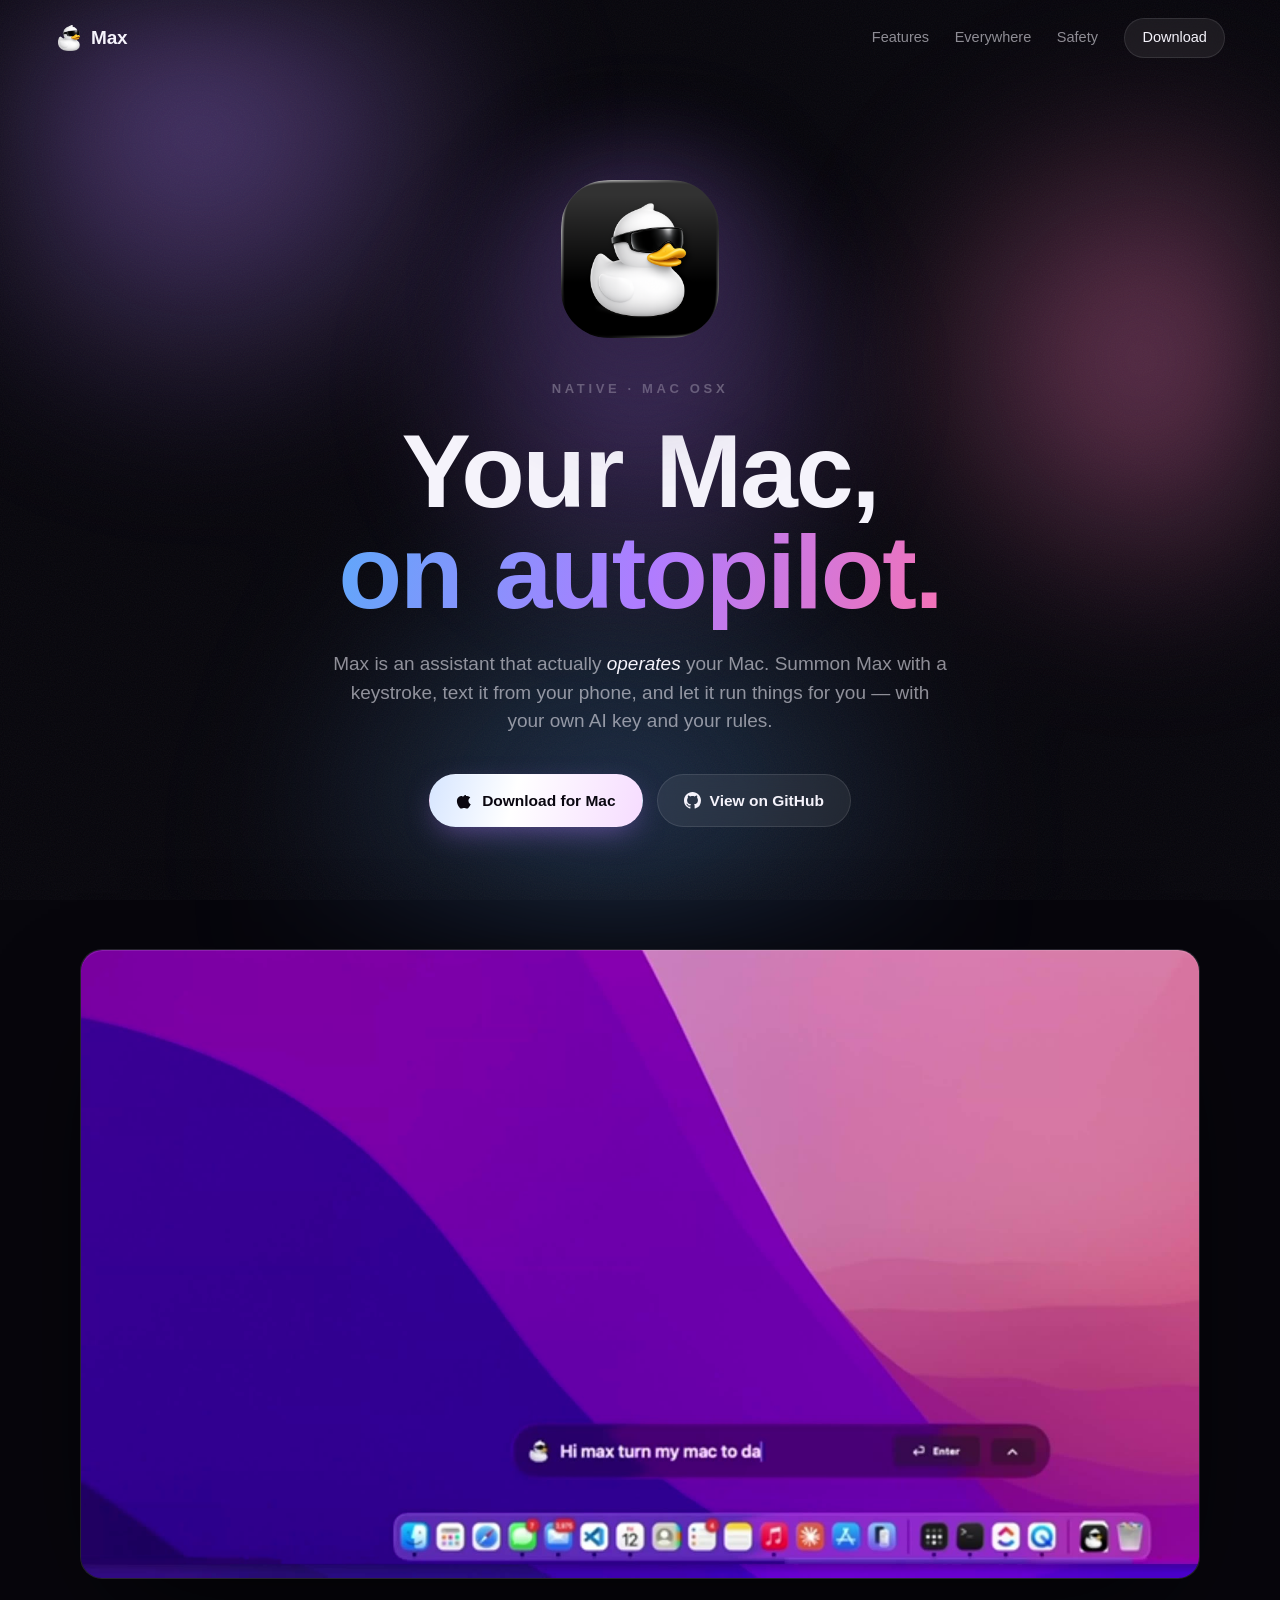
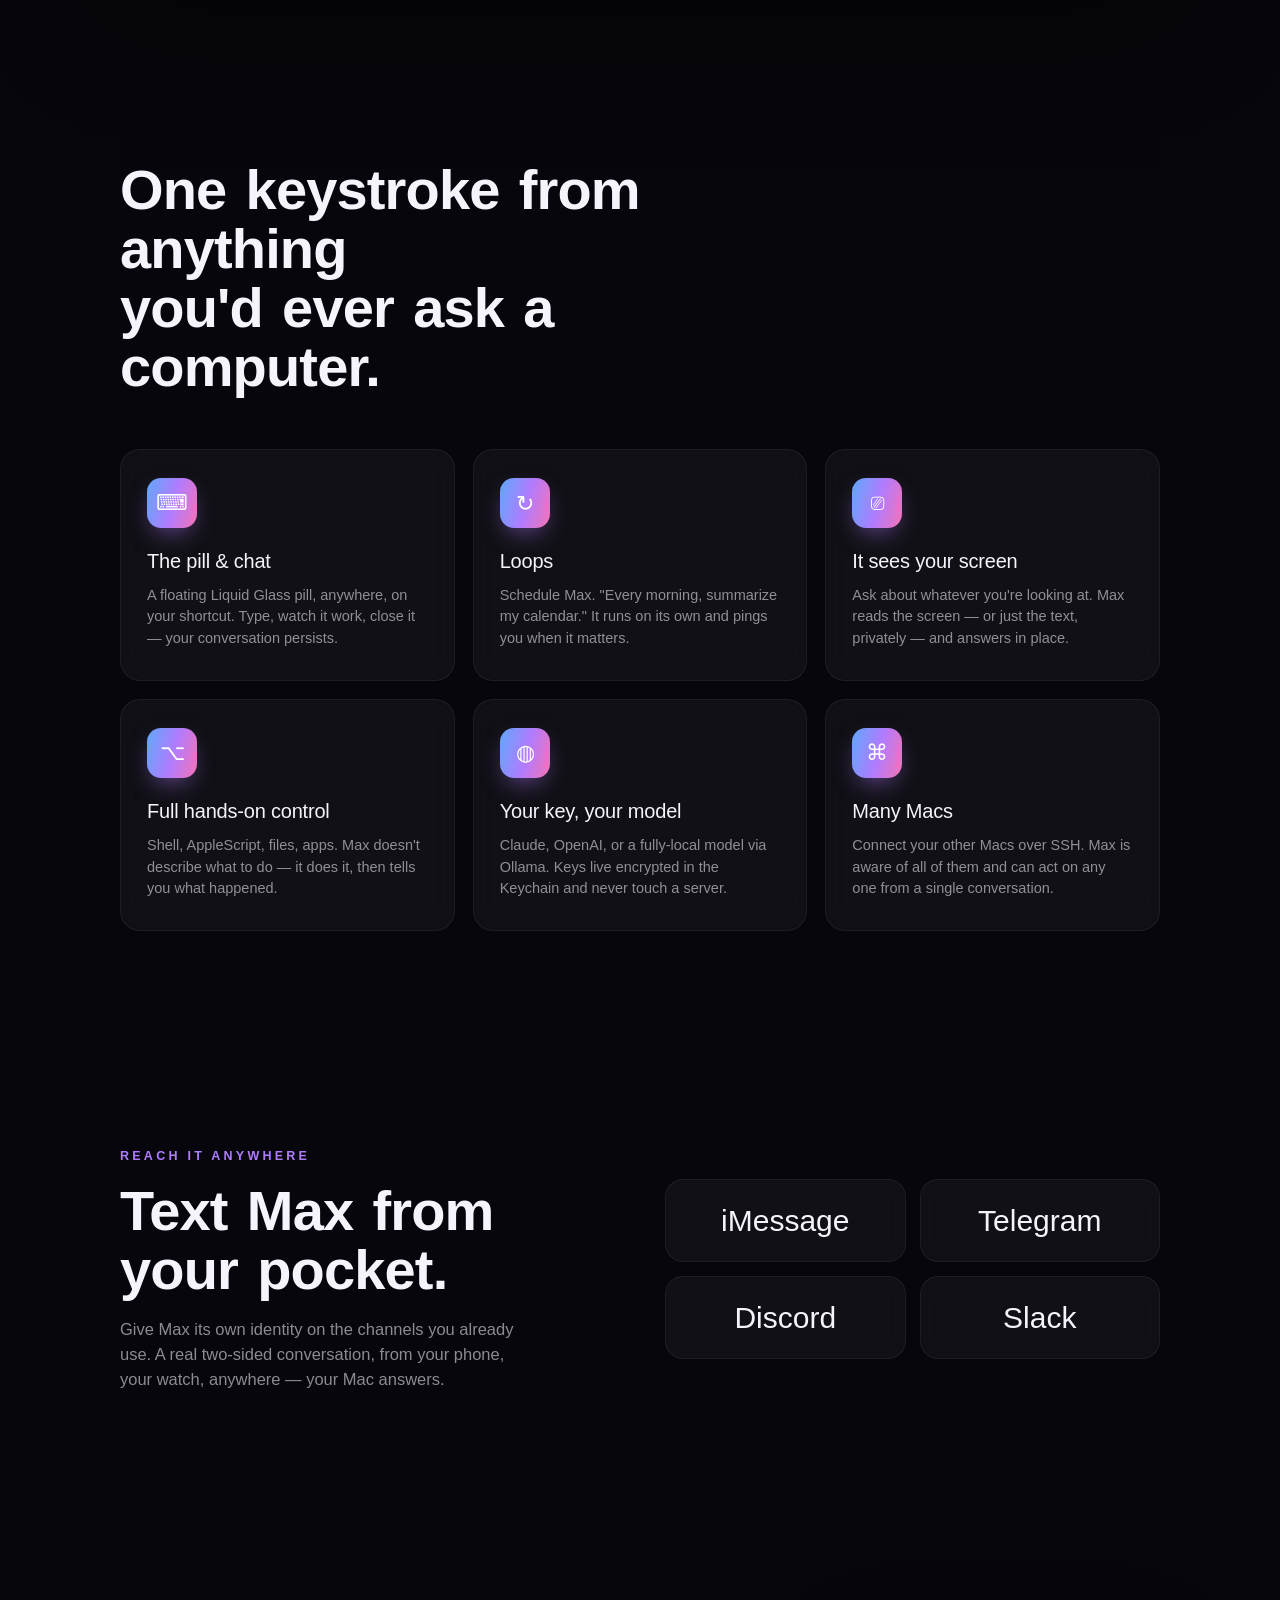
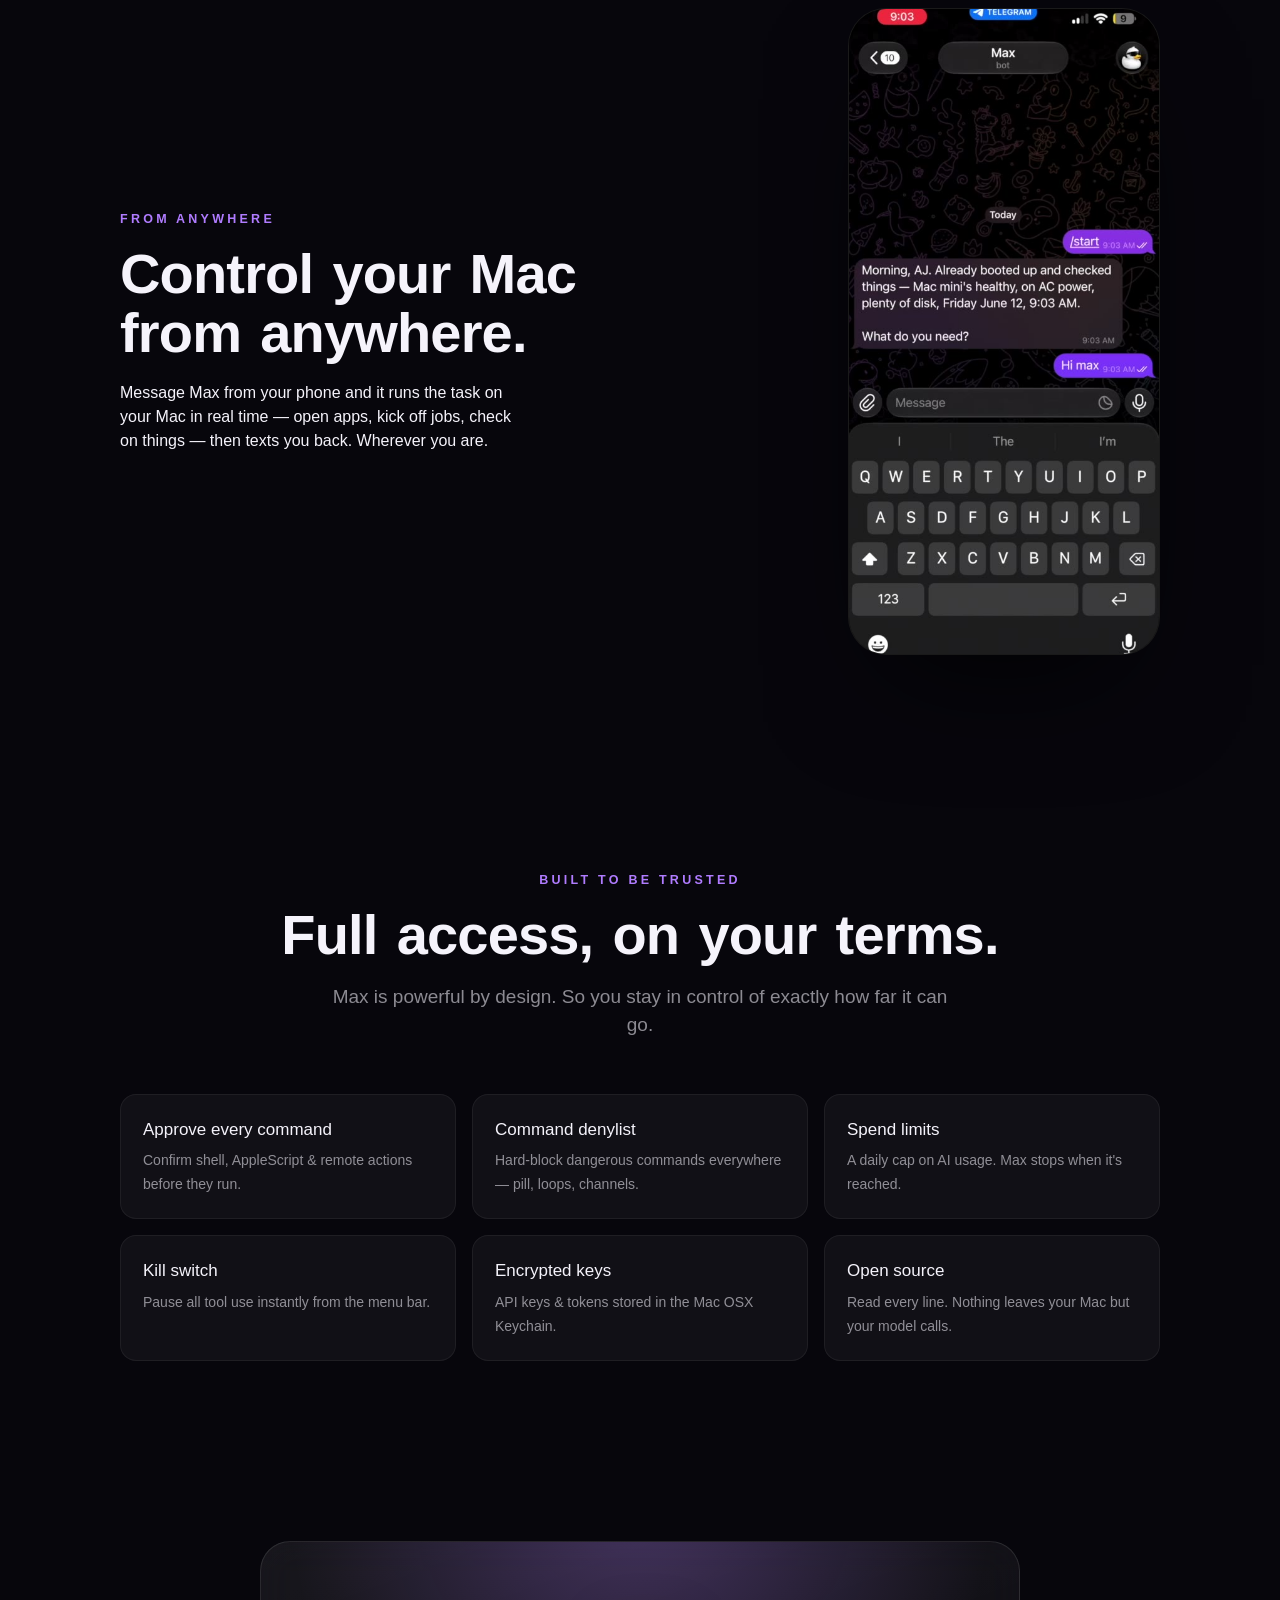
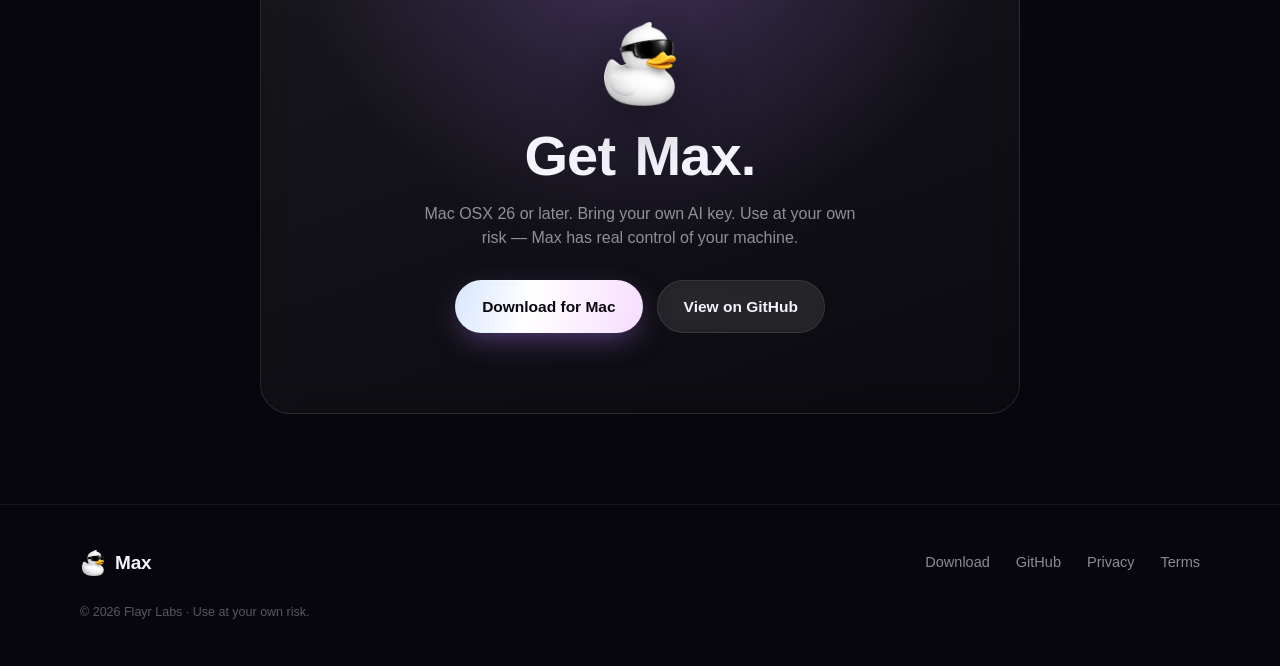
==== commit 1af06182: "Landing: revert hero to 'Your Mac, on autopilot'; OS name → Mac OSX Co-Authored-By: Claude Fable 5 <" ====
--- a/website/index.html
+++ b/website/index.html
@@ -3,30 +3,30 @@
 <head>
   <meta charset="UTF-8" />
   <meta name="viewport" content="width=device-width, initial-scale=1.0" />
-  <title>Max — Your Mac on Autopilot | Native Mac OS AI Assistant</title>
-  <meta name="description" content="Max is a native Mac OS assistant that actually operates your Mac. Summon it with a keystroke, talk to it from anywhere, and let it run things for you." />
+  <title>Max — Your Mac on Autopilot | Native Mac OSX AI Assistant</title>
+  <meta name="description" content="Max is a native Mac OSX assistant that actually operates your Mac. Summon it with a keystroke, talk to it from anywhere, and let it run things for you." />
   <link rel="canonical" href="https://askmax.flayrlabs.com/" />
 
   <!-- Open Graph (Facebook, LinkedIn, Discord, iMessage, Slack…) -->
   <meta property="og:type" content="website" />
   <meta property="og:site_name" content="Max" />
   <meta property="og:title" content="Max — Your Mac, on Autopilot" />
-  <meta property="og:description" content="A native Mac OS assistant that actually operates your Mac. Summon it with a keystroke and let it run things for you." />
+  <meta property="og:description" content="A native Mac OSX assistant that actually operates your Mac. Summon it with a keystroke and let it run things for you." />
   <meta property="og:url" content="https://askmax.flayrlabs.com/" />
   <meta property="og:image" content="https://askmax.flayrlabs.com/assets/og.png" />
   <meta property="og:image:secure_url" content="https://askmax.flayrlabs.com/assets/og.png" />
   <meta property="og:image:type" content="image/png" />
   <meta property="og:image:width" content="1200" />
   <meta property="og:image:height" content="630" />
-  <meta property="og:image:alt" content="Max — a native Mac OS AI assistant that runs your Mac." />
+  <meta property="og:image:alt" content="Max — a native Mac OSX AI assistant that runs your Mac." />
   <meta property="og:locale" content="en_US" />
 
   <!-- X (Twitter) -->
   <meta name="twitter:card" content="summary_large_image" />
   <meta name="twitter:title" content="Max — Your Mac, on Autopilot" />
-  <meta name="twitter:description" content="A native Mac OS assistant that actually operates your Mac. Summon it with a keystroke and let it run things for you." />
+  <meta name="twitter:description" content="A native Mac OSX assistant that actually operates your Mac. Summon it with a keystroke and let it run things for you." />
   <meta name="twitter:image" content="https://askmax.flayrlabs.com/assets/og.png" />
-  <meta name="twitter:image:alt" content="Max — a native Mac OS AI assistant that runs your Mac." />
+  <meta name="twitter:image:alt" content="Max — a native Mac OSX AI assistant that runs your Mac." />
 
   <link rel="icon" href="assets/icon.png" />
   <link rel="apple-touch-icon" href="assets/icon.png" />
@@ -63,8 +63,8 @@
     <div class="hero-icon reveal" data-d="0">
       <img src="assets/icon.png" alt="Max app icon" />
     </div>
-    <p class="eyebrow reveal" data-d="1">Native&nbsp;·&nbsp;Mac OS</p>
-    <h1 class="reveal" data-d="2">Meet Max,<br />Your Mac, <span class="grad">on autopilot.</span></h1>
+    <p class="eyebrow reveal" data-d="1">Native&nbsp;·&nbsp;Mac OSX</p>
+    <h1 class="reveal" data-d="2">Your Mac,<br /><span class="grad">on autopilot.</span></h1>
     <p class="lede reveal" data-d="3">
       Max is an assistant that actually <em>operates</em> your Mac. Summon Max
       with a keystroke, text it from your phone, and let it run things for you —
@@ -80,7 +80,7 @@
         View on GitHub
       </a>
     </div>
-    <p class="micro reveal" data-d="5">Free · Bring your own LLM key · Open source · Mac OS 26+</p>
+    <p class="micro reveal" data-d="5">Free · Bring your own LLM key · Open source · Mac OSX 26+</p>
   </header>
 
   <!-- DEMO -->
@@ -174,7 +174,7 @@
       <div class="srow reveal" data-d="1"><b>Command denylist</b><span>Hard-block dangerous commands everywhere — pill, loops, channels.</span></div>
       <div class="srow reveal" data-d="2"><b>Spend limits</b><span>A daily cap on AI usage. Max stops when it's reached.</span></div>
       <div class="srow reveal" data-d="3"><b>Kill switch</b><span>Pause all tool use instantly from the menu bar.</span></div>
-      <div class="srow reveal" data-d="4"><b>Encrypted keys</b><span>API keys &amp; tokens stored in the Mac OS Keychain.</span></div>
+      <div class="srow reveal" data-d="4"><b>Encrypted keys</b><span>API keys &amp; tokens stored in the Mac OSX Keychain.</span></div>
       <div class="srow reveal" data-d="5"><b>Open source</b><span>Read every line. Nothing leaves your Mac but your model calls.</span></div>
     </div>
   </section>
@@ -184,7 +184,7 @@
     <div class="download-card reveal">
       <img src="assets/duck.png" alt="" class="dl-duck" />
       <h2>Get Max.</h2>
-      <p>Mac OS 26 or later. Bring your own AI key. Use at your own risk — Max has real control of your machine.</p>
+      <p>Mac OSX 26 or later. Bring your own AI key. Use at your own risk — Max has real control of your machine.</p>
       <div class="cta-row center">
         <a class="btn btn-primary" href="https://github.com/FlayrLabs/max/releases">Download for Mac</a>
         <a class="btn btn-ghost" href="https://github.com/FlayrLabs/max">View on GitHub</a>
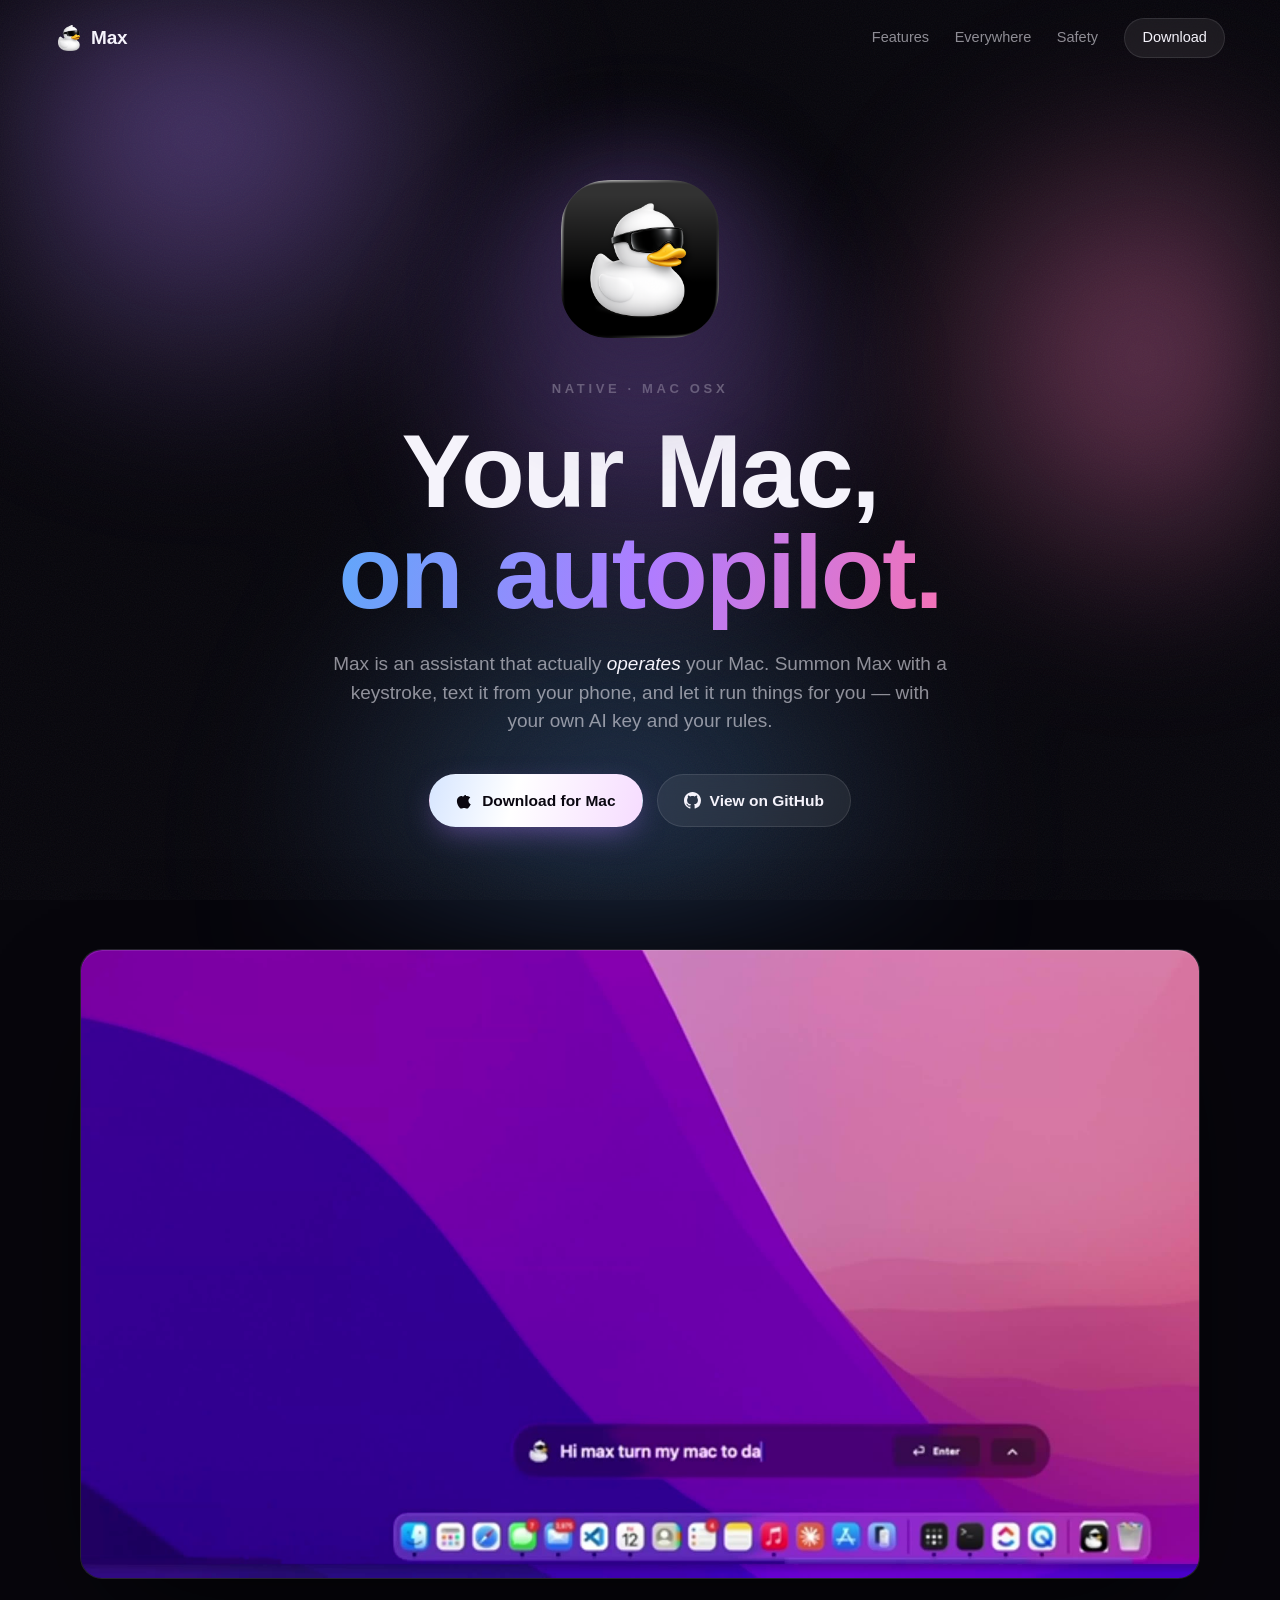
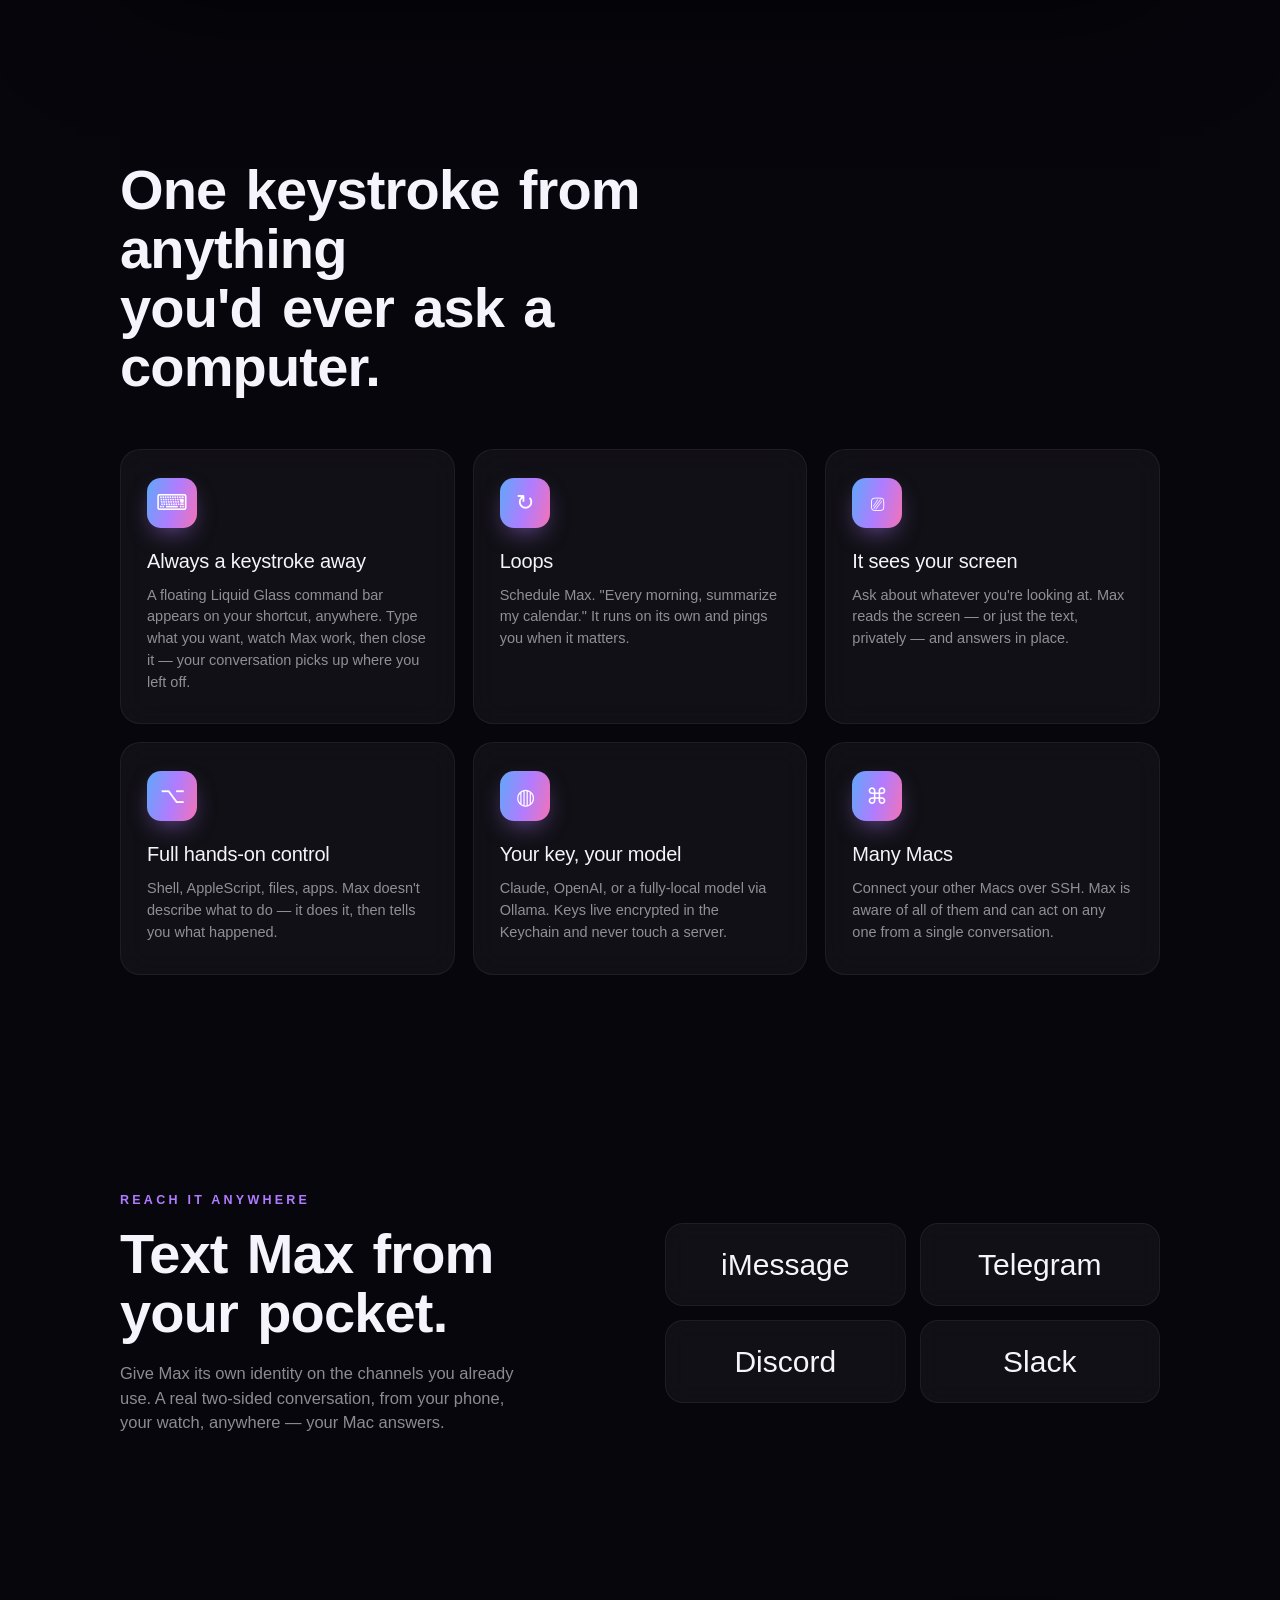
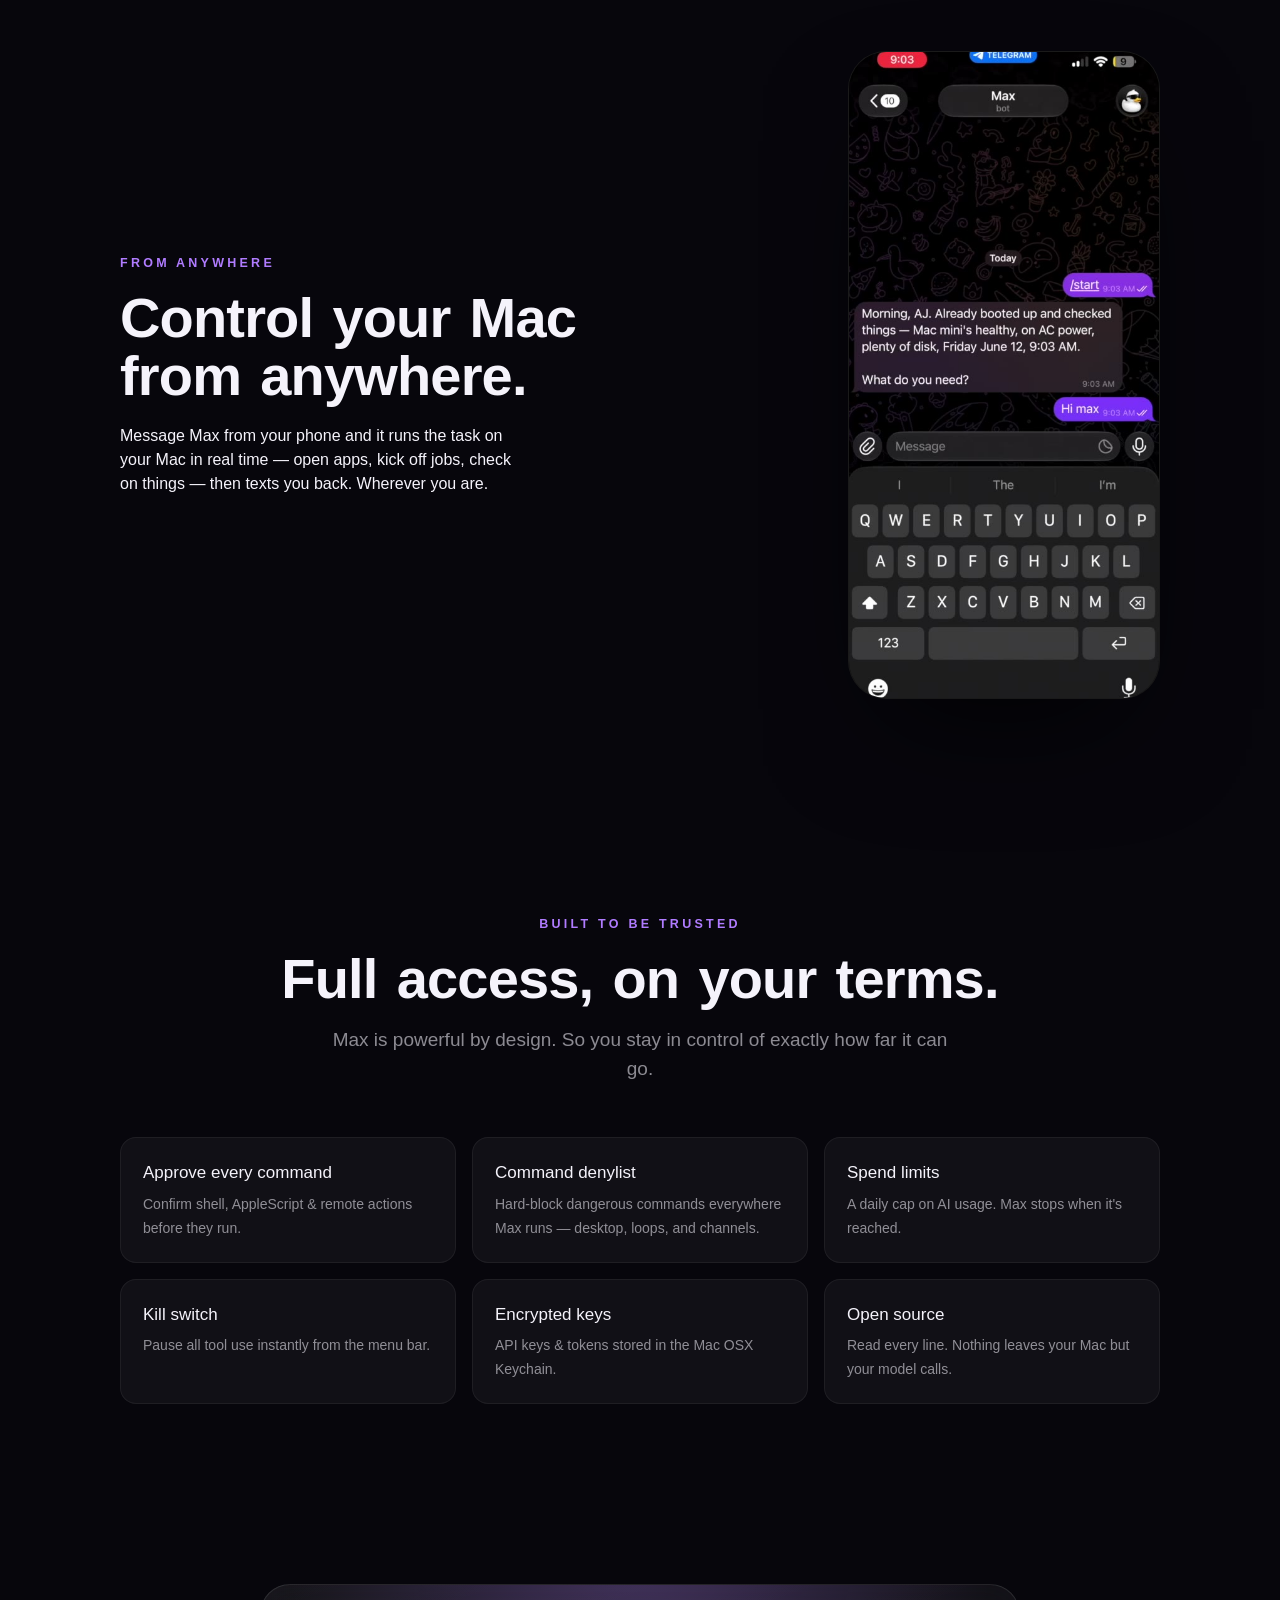
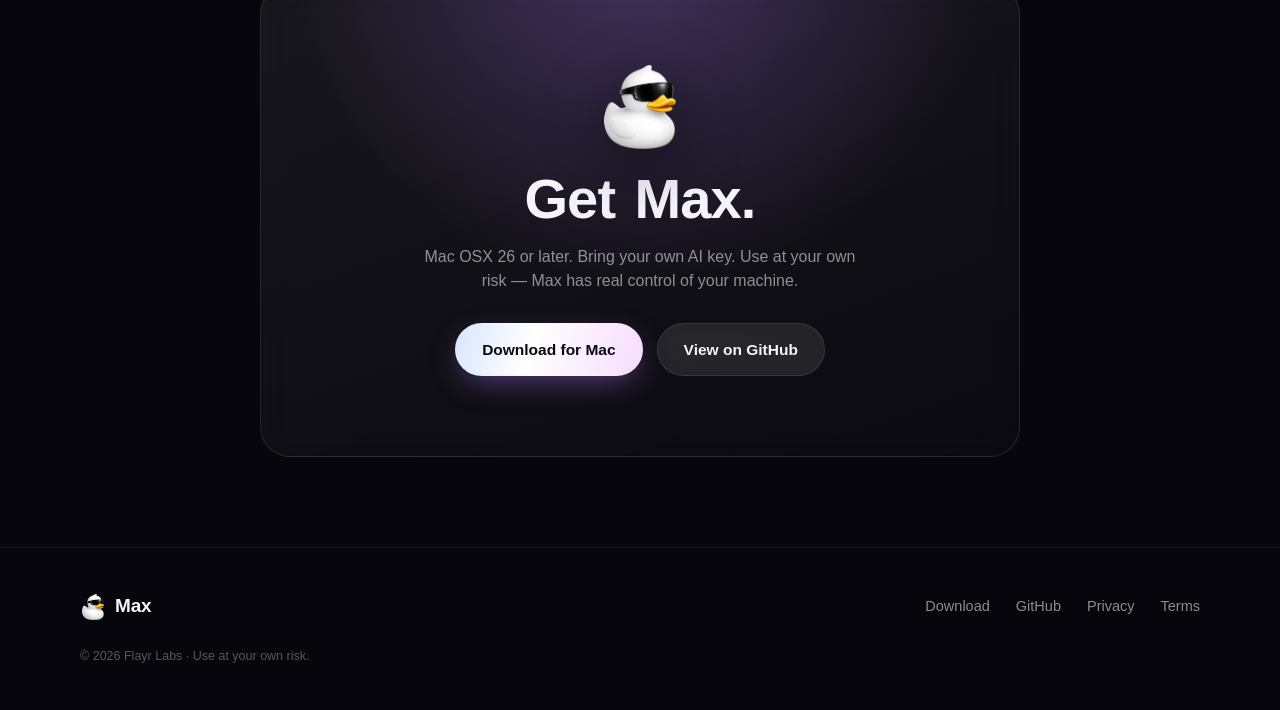
==== commit 737eec7f: "Simplify copy: drop jargon 'pill'/'chat' — feature card 'Always a keystroke away' (command bar), pla" ====
--- a/website/index.html
+++ b/website/index.html
@@ -100,8 +100,8 @@
     <div class="grid">
       <article class="card reveal" data-d="0">
         <div class="card-ic">⌨︎</div>
-        <h3>The pill &amp; chat</h3>
-        <p>A floating Liquid&nbsp;Glass pill, anywhere, on your shortcut. Type, watch it work, close it — your conversation persists.</p>
+        <h3>Always a keystroke away</h3>
+        <p>A floating Liquid&nbsp;Glass command bar appears on your shortcut, anywhere. Type what you want, watch Max work, then close it — your conversation picks up where you left off.</p>
       </article>
       <article class="card reveal" data-d="1">
         <div class="card-ic">↻</div>
@@ -171,7 +171,7 @@
     <p class="lede center reveal">Max is powerful by design. So you stay in control of exactly how far it can go.</p>
     <div class="safety-grid">
       <div class="srow reveal" data-d="0"><b>Approve every command</b><span>Confirm shell, AppleScript &amp; remote actions before they run.</span></div>
-      <div class="srow reveal" data-d="1"><b>Command denylist</b><span>Hard-block dangerous commands everywhere — pill, loops, channels.</span></div>
+      <div class="srow reveal" data-d="1"><b>Command denylist</b><span>Hard-block dangerous commands everywhere Max runs — desktop, loops, and channels.</span></div>
       <div class="srow reveal" data-d="2"><b>Spend limits</b><span>A daily cap on AI usage. Max stops when it's reached.</span></div>
       <div class="srow reveal" data-d="3"><b>Kill switch</b><span>Pause all tool use instantly from the menu bar.</span></div>
       <div class="srow reveal" data-d="4"><b>Encrypted keys</b><span>API keys &amp; tokens stored in the Mac OSX Keychain.</span></div>
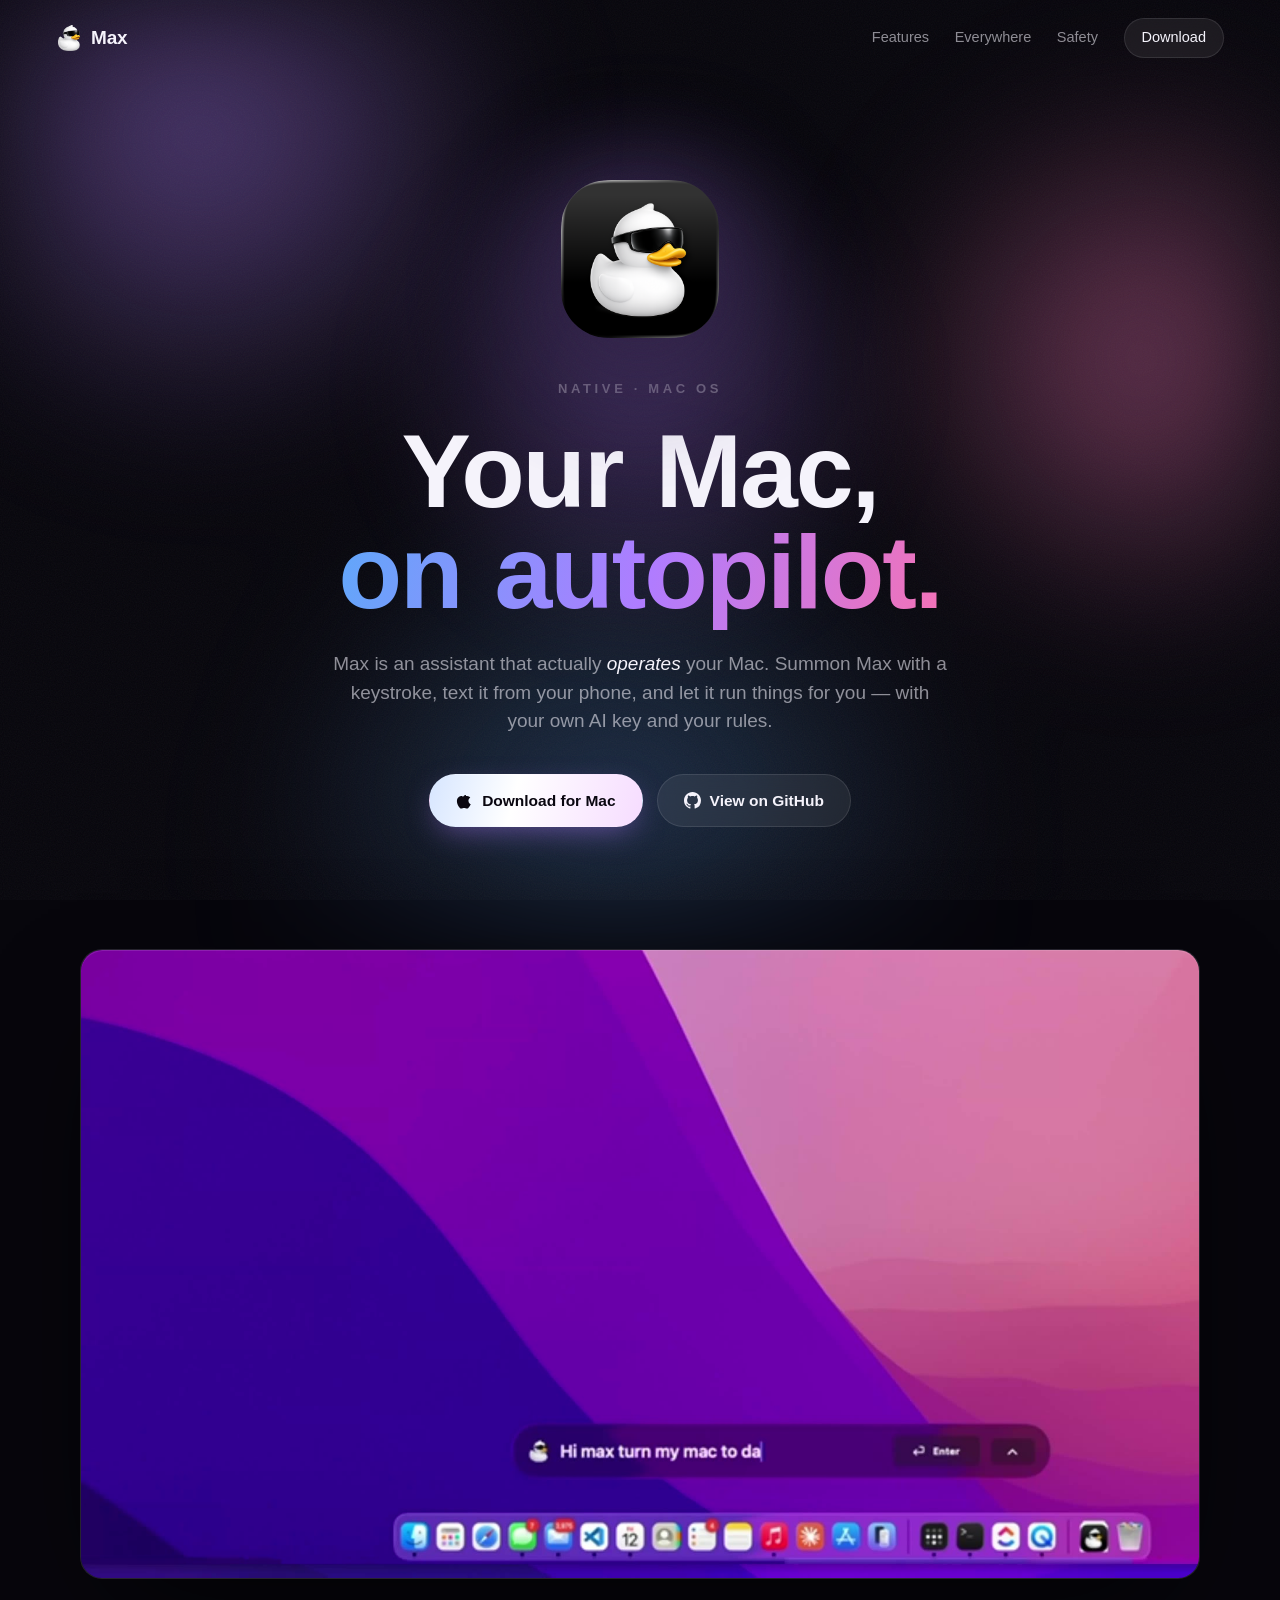
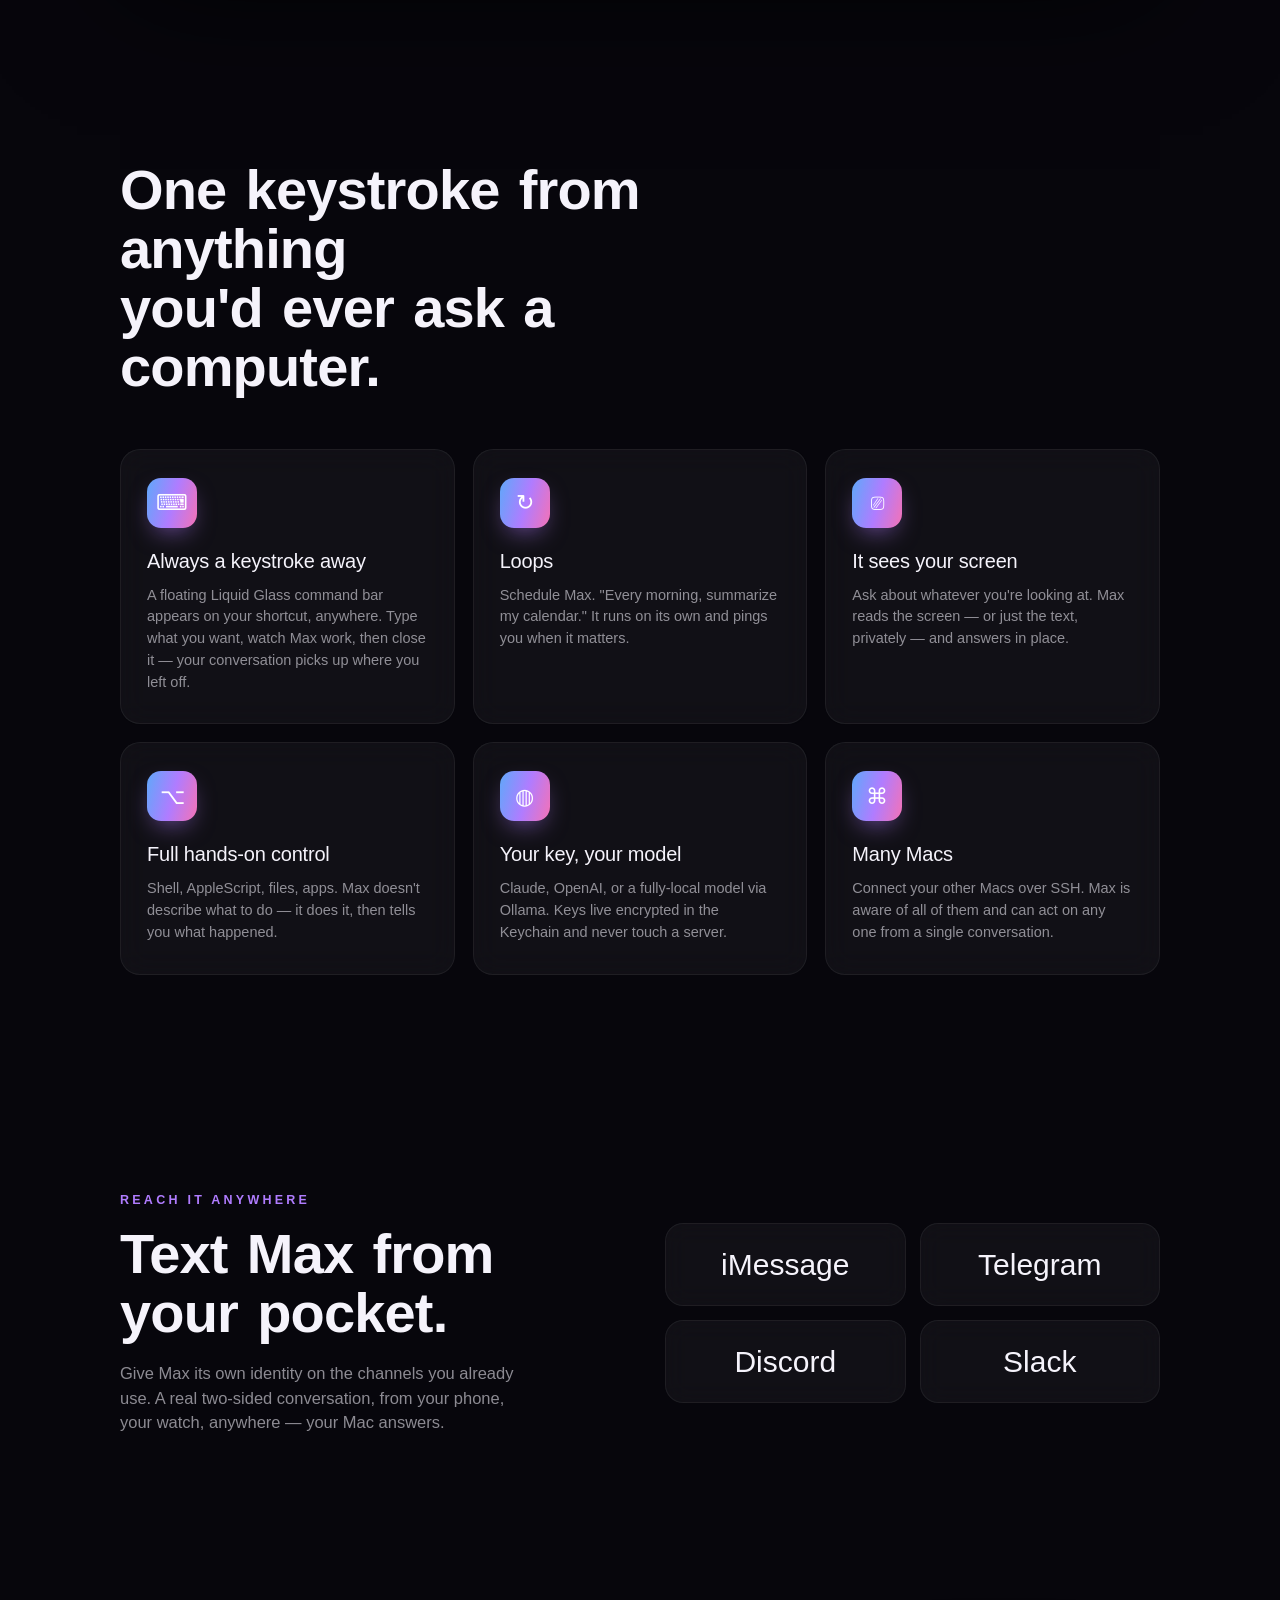
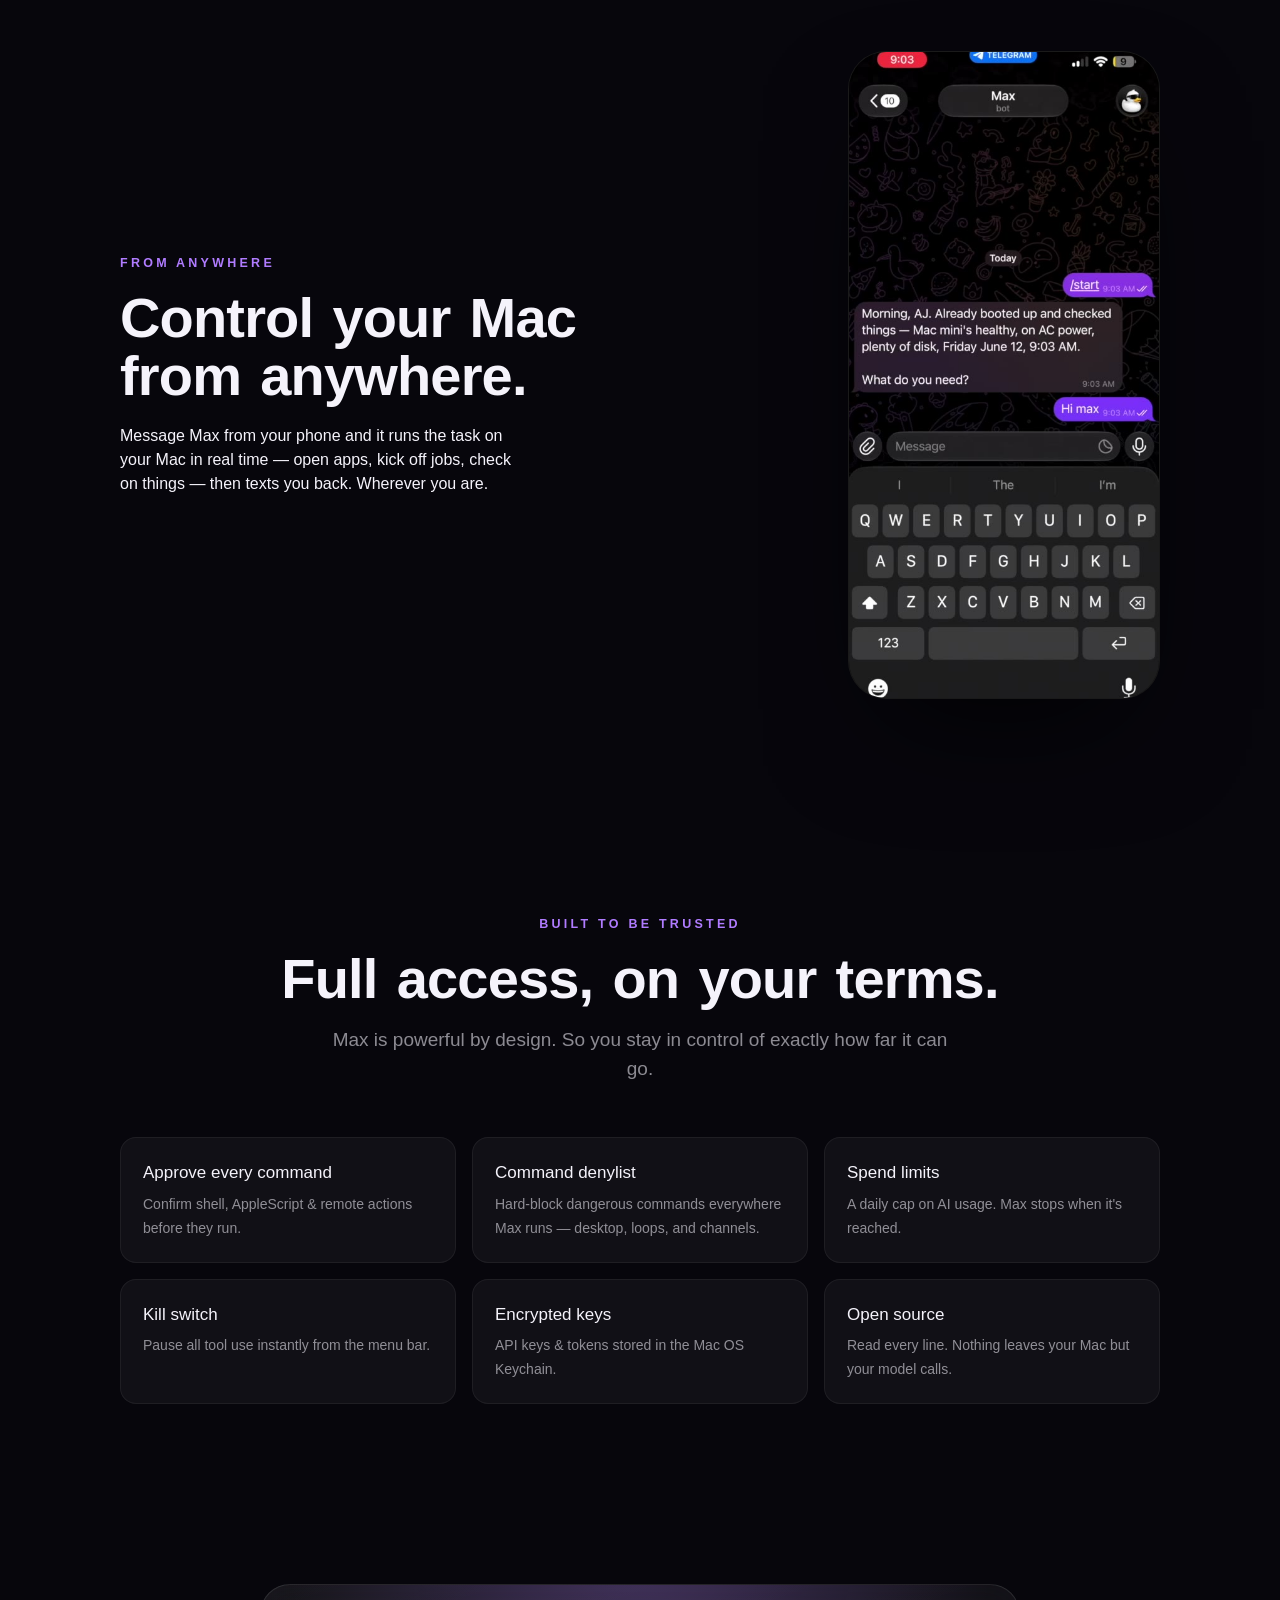
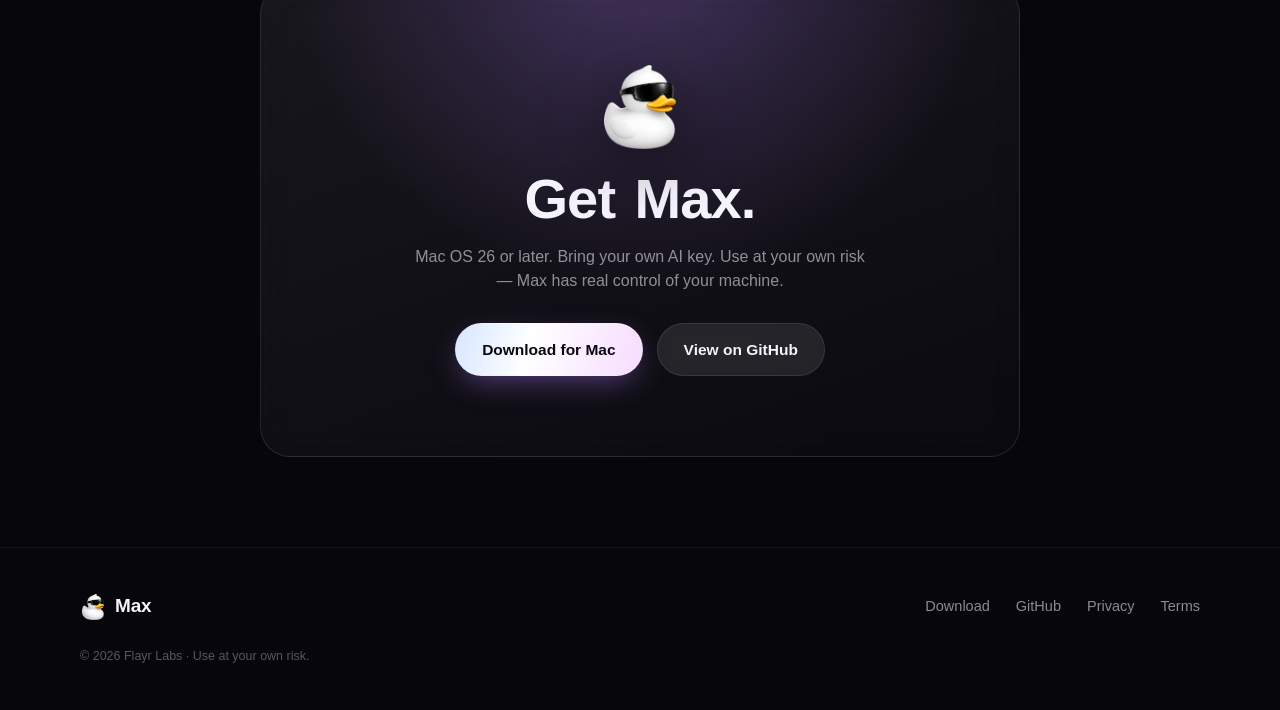
==== commit 35947266: "OS name → Mac OS everywhere (revert Mac OSX; normalize privacy page)" ====
--- a/website/index.html
+++ b/website/index.html
@@ -3,30 +3,30 @@
 <head>
   <meta charset="UTF-8" />
   <meta name="viewport" content="width=device-width, initial-scale=1.0" />
-  <title>Max — Your Mac on Autopilot | Native Mac OSX AI Assistant</title>
-  <meta name="description" content="Max is a native Mac OSX assistant that actually operates your Mac. Summon it with a keystroke, talk to it from anywhere, and let it run things for you." />
+  <title>Max — Your Mac on Autopilot | Native Mac OS AI Assistant</title>
+  <meta name="description" content="Max is a native Mac OS assistant that actually operates your Mac. Summon it with a keystroke, talk to it from anywhere, and let it run things for you." />
   <link rel="canonical" href="https://askmax.flayrlabs.com/" />
 
   <!-- Open Graph (Facebook, LinkedIn, Discord, iMessage, Slack…) -->
   <meta property="og:type" content="website" />
   <meta property="og:site_name" content="Max" />
   <meta property="og:title" content="Max — Your Mac, on Autopilot" />
-  <meta property="og:description" content="A native Mac OSX assistant that actually operates your Mac. Summon it with a keystroke and let it run things for you." />
+  <meta property="og:description" content="A native Mac OS assistant that actually operates your Mac. Summon it with a keystroke and let it run things for you." />
   <meta property="og:url" content="https://askmax.flayrlabs.com/" />
   <meta property="og:image" content="https://askmax.flayrlabs.com/assets/og.png" />
   <meta property="og:image:secure_url" content="https://askmax.flayrlabs.com/assets/og.png" />
   <meta property="og:image:type" content="image/png" />
   <meta property="og:image:width" content="1200" />
   <meta property="og:image:height" content="630" />
-  <meta property="og:image:alt" content="Max — a native Mac OSX AI assistant that runs your Mac." />
+  <meta property="og:image:alt" content="Max — a native Mac OS AI assistant that runs your Mac." />
   <meta property="og:locale" content="en_US" />
 
   <!-- X (Twitter) -->
   <meta name="twitter:card" content="summary_large_image" />
   <meta name="twitter:title" content="Max — Your Mac, on Autopilot" />
-  <meta name="twitter:description" content="A native Mac OSX assistant that actually operates your Mac. Summon it with a keystroke and let it run things for you." />
+  <meta name="twitter:description" content="A native Mac OS assistant that actually operates your Mac. Summon it with a keystroke and let it run things for you." />
   <meta name="twitter:image" content="https://askmax.flayrlabs.com/assets/og.png" />
-  <meta name="twitter:image:alt" content="Max — a native Mac OSX AI assistant that runs your Mac." />
+  <meta name="twitter:image:alt" content="Max — a native Mac OS AI assistant that runs your Mac." />
 
   <link rel="icon" href="assets/icon.png" />
   <link rel="apple-touch-icon" href="assets/icon.png" />
@@ -63,7 +63,7 @@
     <div class="hero-icon reveal" data-d="0">
       <img src="assets/icon.png" alt="Max app icon" />
     </div>
-    <p class="eyebrow reveal" data-d="1">Native&nbsp;·&nbsp;Mac OSX</p>
+    <p class="eyebrow reveal" data-d="1">Native&nbsp;·&nbsp;Mac OS</p>
     <h1 class="reveal" data-d="2">Your Mac,<br /><span class="grad">on autopilot.</span></h1>
     <p class="lede reveal" data-d="3">
       Max is an assistant that actually <em>operates</em> your Mac. Summon Max
@@ -80,7 +80,7 @@
         View on GitHub
       </a>
     </div>
-    <p class="micro reveal" data-d="5">Free · Bring your own LLM key · Open source · Mac OSX 26+</p>
+    <p class="micro reveal" data-d="5">Free · Bring your own LLM key · Open source · Mac OS 26+</p>
   </header>
 
   <!-- DEMO -->
@@ -174,7 +174,7 @@
       <div class="srow reveal" data-d="1"><b>Command denylist</b><span>Hard-block dangerous commands everywhere Max runs — desktop, loops, and channels.</span></div>
       <div class="srow reveal" data-d="2"><b>Spend limits</b><span>A daily cap on AI usage. Max stops when it's reached.</span></div>
       <div class="srow reveal" data-d="3"><b>Kill switch</b><span>Pause all tool use instantly from the menu bar.</span></div>
-      <div class="srow reveal" data-d="4"><b>Encrypted keys</b><span>API keys &amp; tokens stored in the Mac OSX Keychain.</span></div>
+      <div class="srow reveal" data-d="4"><b>Encrypted keys</b><span>API keys &amp; tokens stored in the Mac OS Keychain.</span></div>
       <div class="srow reveal" data-d="5"><b>Open source</b><span>Read every line. Nothing leaves your Mac but your model calls.</span></div>
     </div>
   </section>
@@ -184,7 +184,7 @@
     <div class="download-card reveal">
       <img src="assets/duck.png" alt="" class="dl-duck" />
       <h2>Get Max.</h2>
-      <p>Mac OSX 26 or later. Bring your own AI key. Use at your own risk — Max has real control of your machine.</p>
+      <p>Mac OS 26 or later. Bring your own AI key. Use at your own risk — Max has real control of your machine.</p>
       <div class="cta-row center">
         <a class="btn btn-primary" href="https://github.com/FlayrLabs/max/releases">Download for Mac</a>
         <a class="btn btn-ghost" href="https://github.com/FlayrLabs/max">View on GitHub</a>
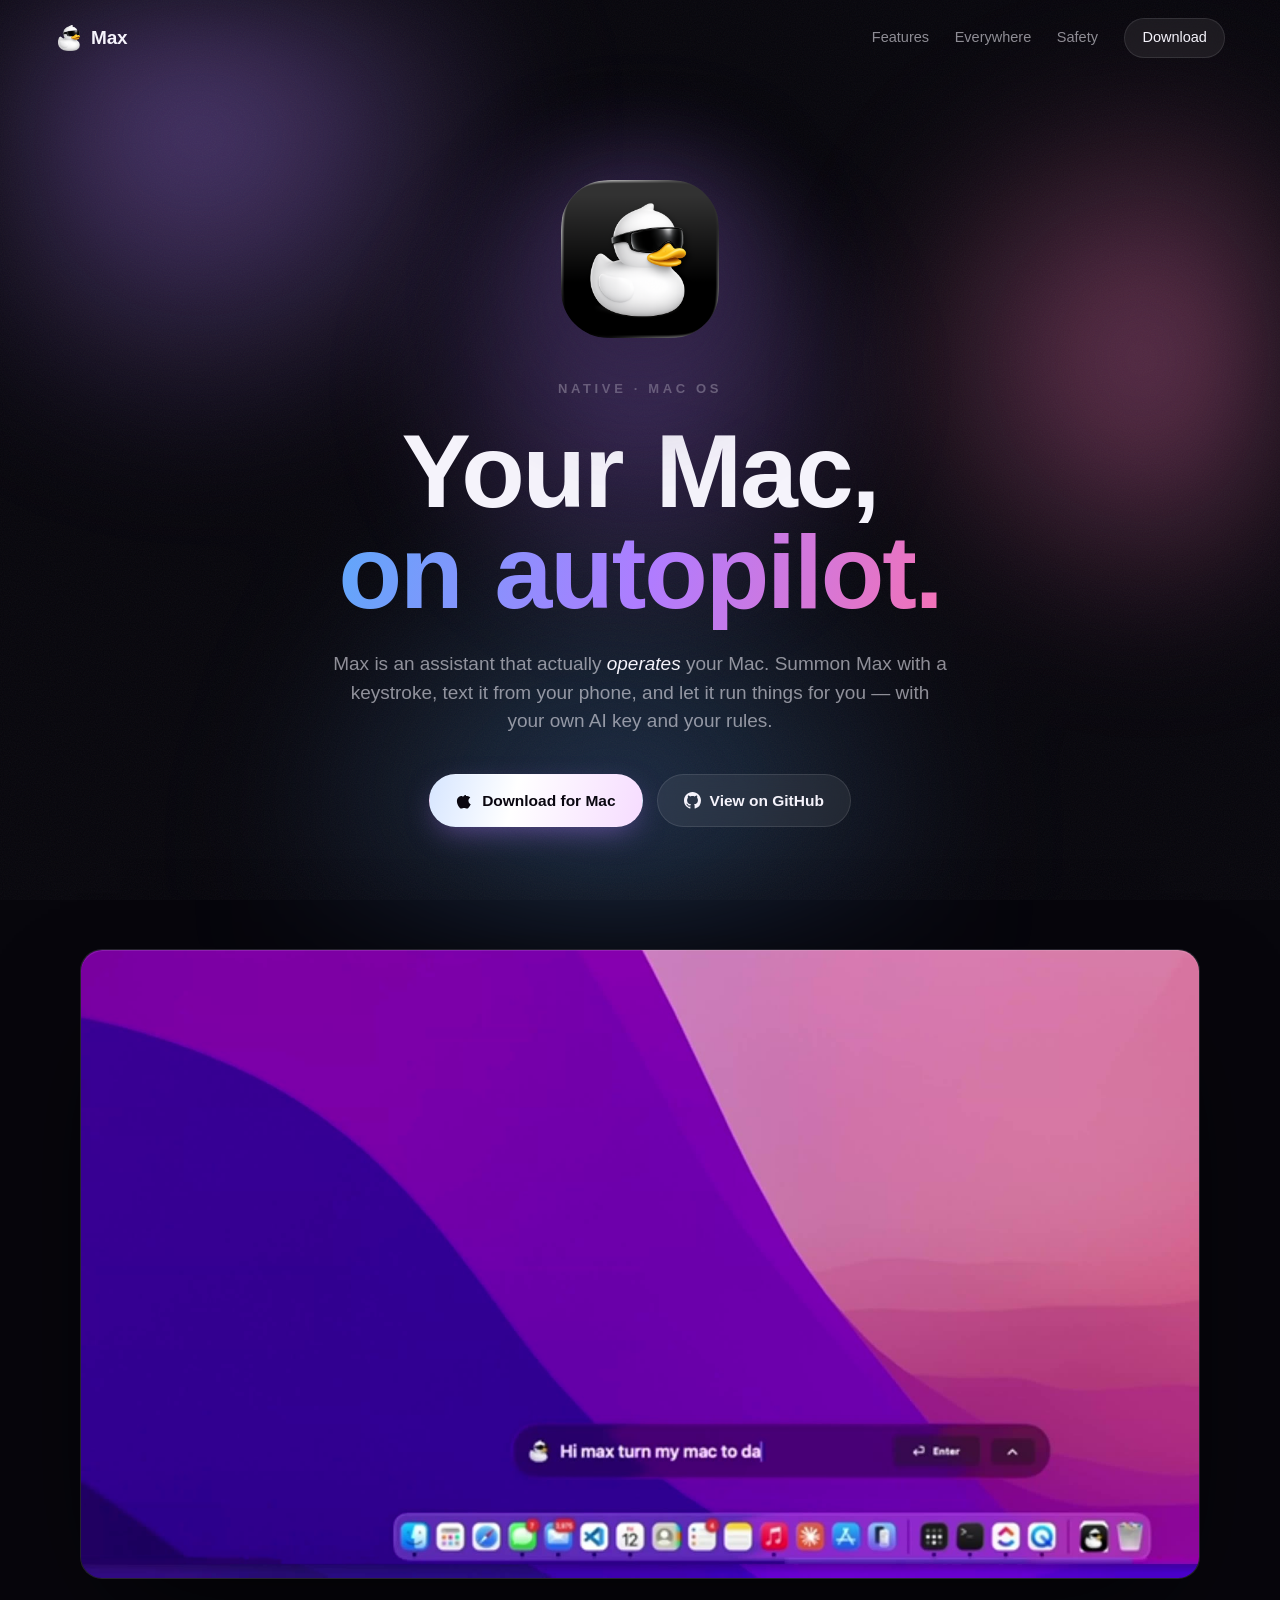
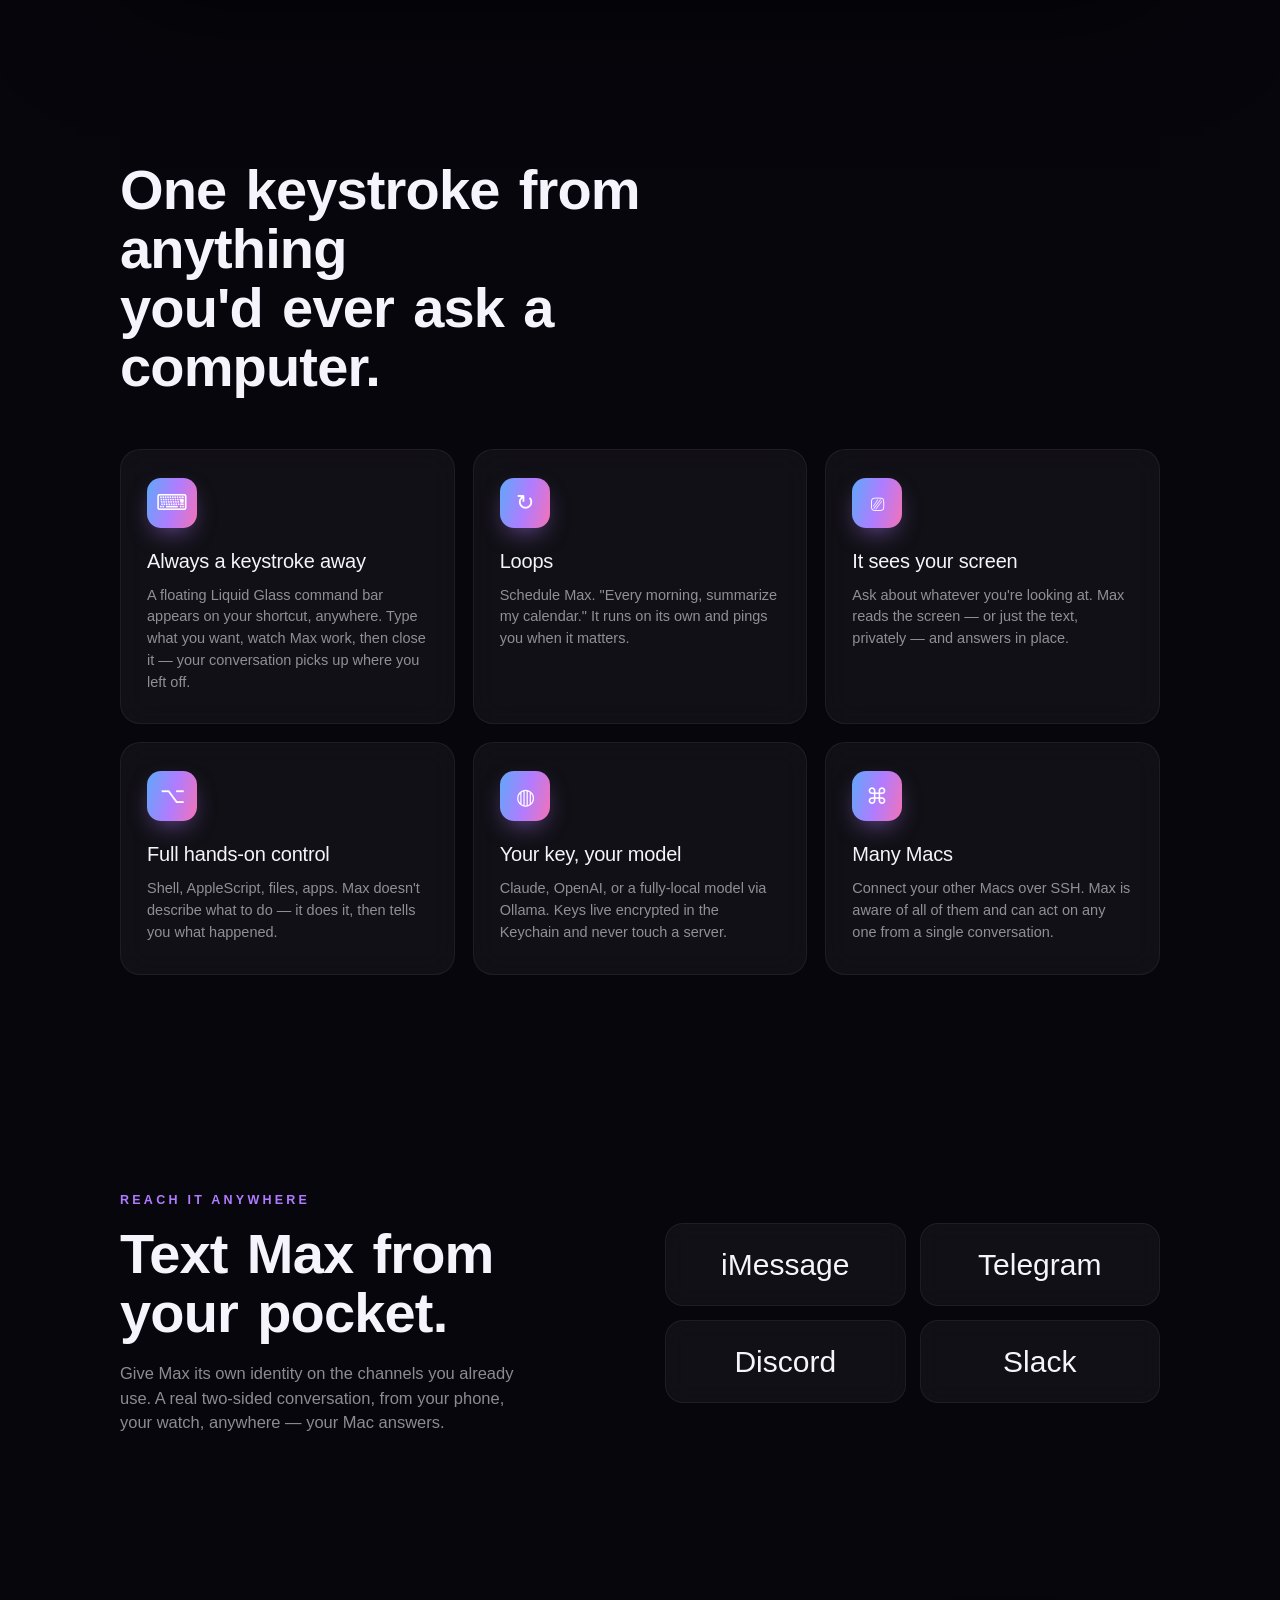
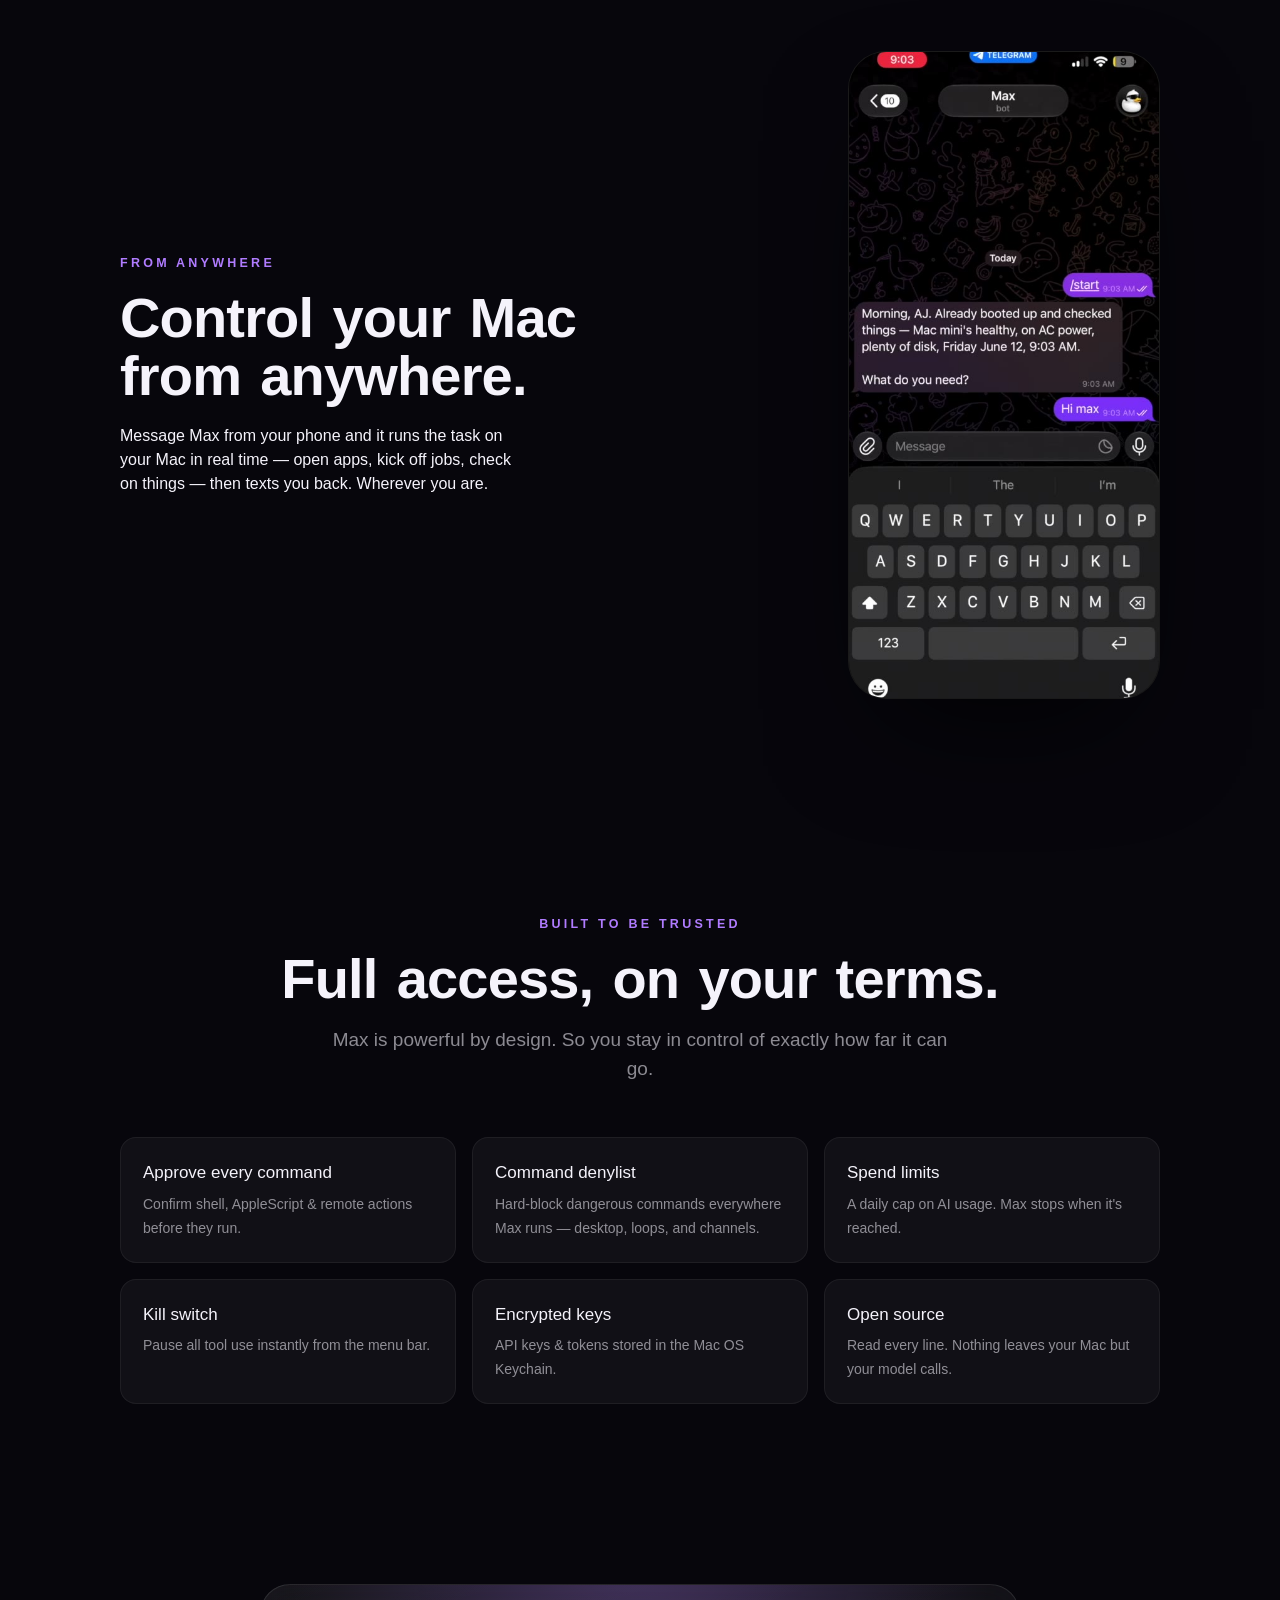
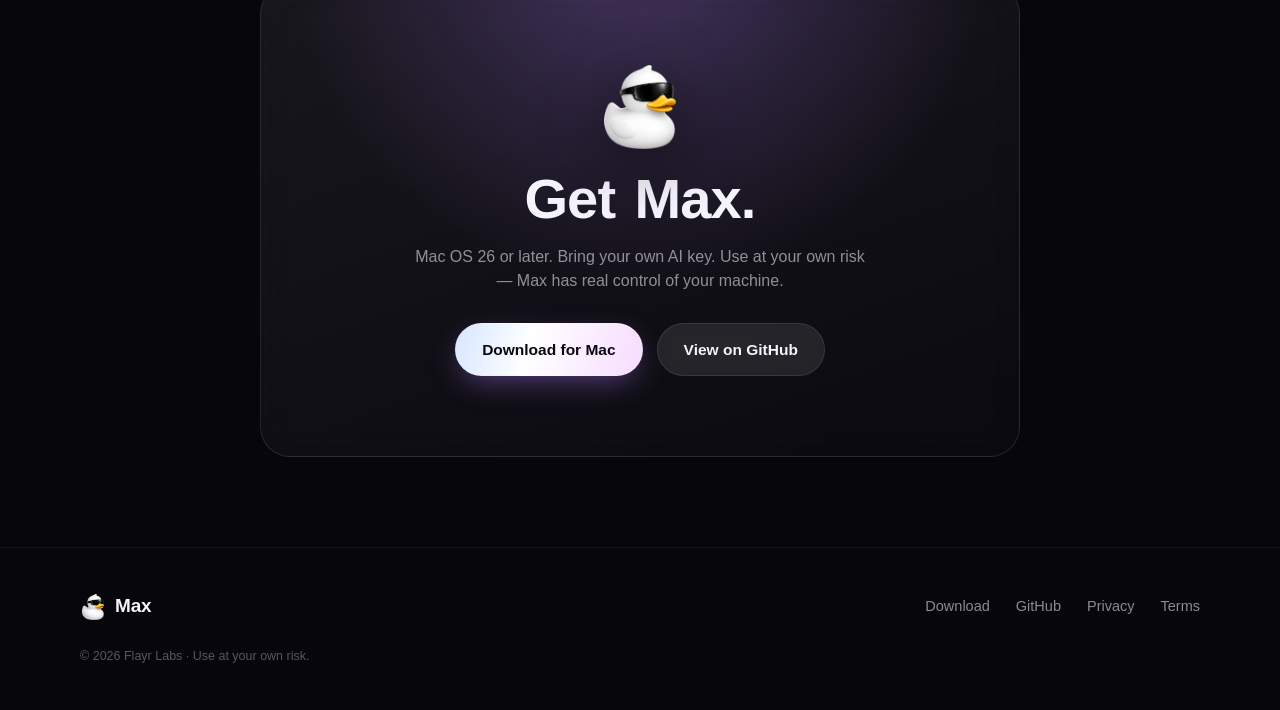
==== commit ed341a3e: "Site: Download button → direct one-click link to the latest notarized Max-macos.zip" ====
--- a/website/index.html
+++ b/website/index.html
@@ -186,7 +186,7 @@
       <h2>Get Max.</h2>
       <p>Mac OS 26 or later. Bring your own AI key. Use at your own risk — Max has real control of your machine.</p>
       <div class="cta-row center">
-        <a class="btn btn-primary" href="https://github.com/FlayrLabs/max/releases">Download for Mac</a>
+        <a class="btn btn-primary" href="https://github.com/FlayrLabs/max/releases/latest/download/Max-macos.zip">Download for Mac</a>
         <a class="btn btn-ghost" href="https://github.com/FlayrLabs/max">View on GitHub</a>
       </div>
     </div>
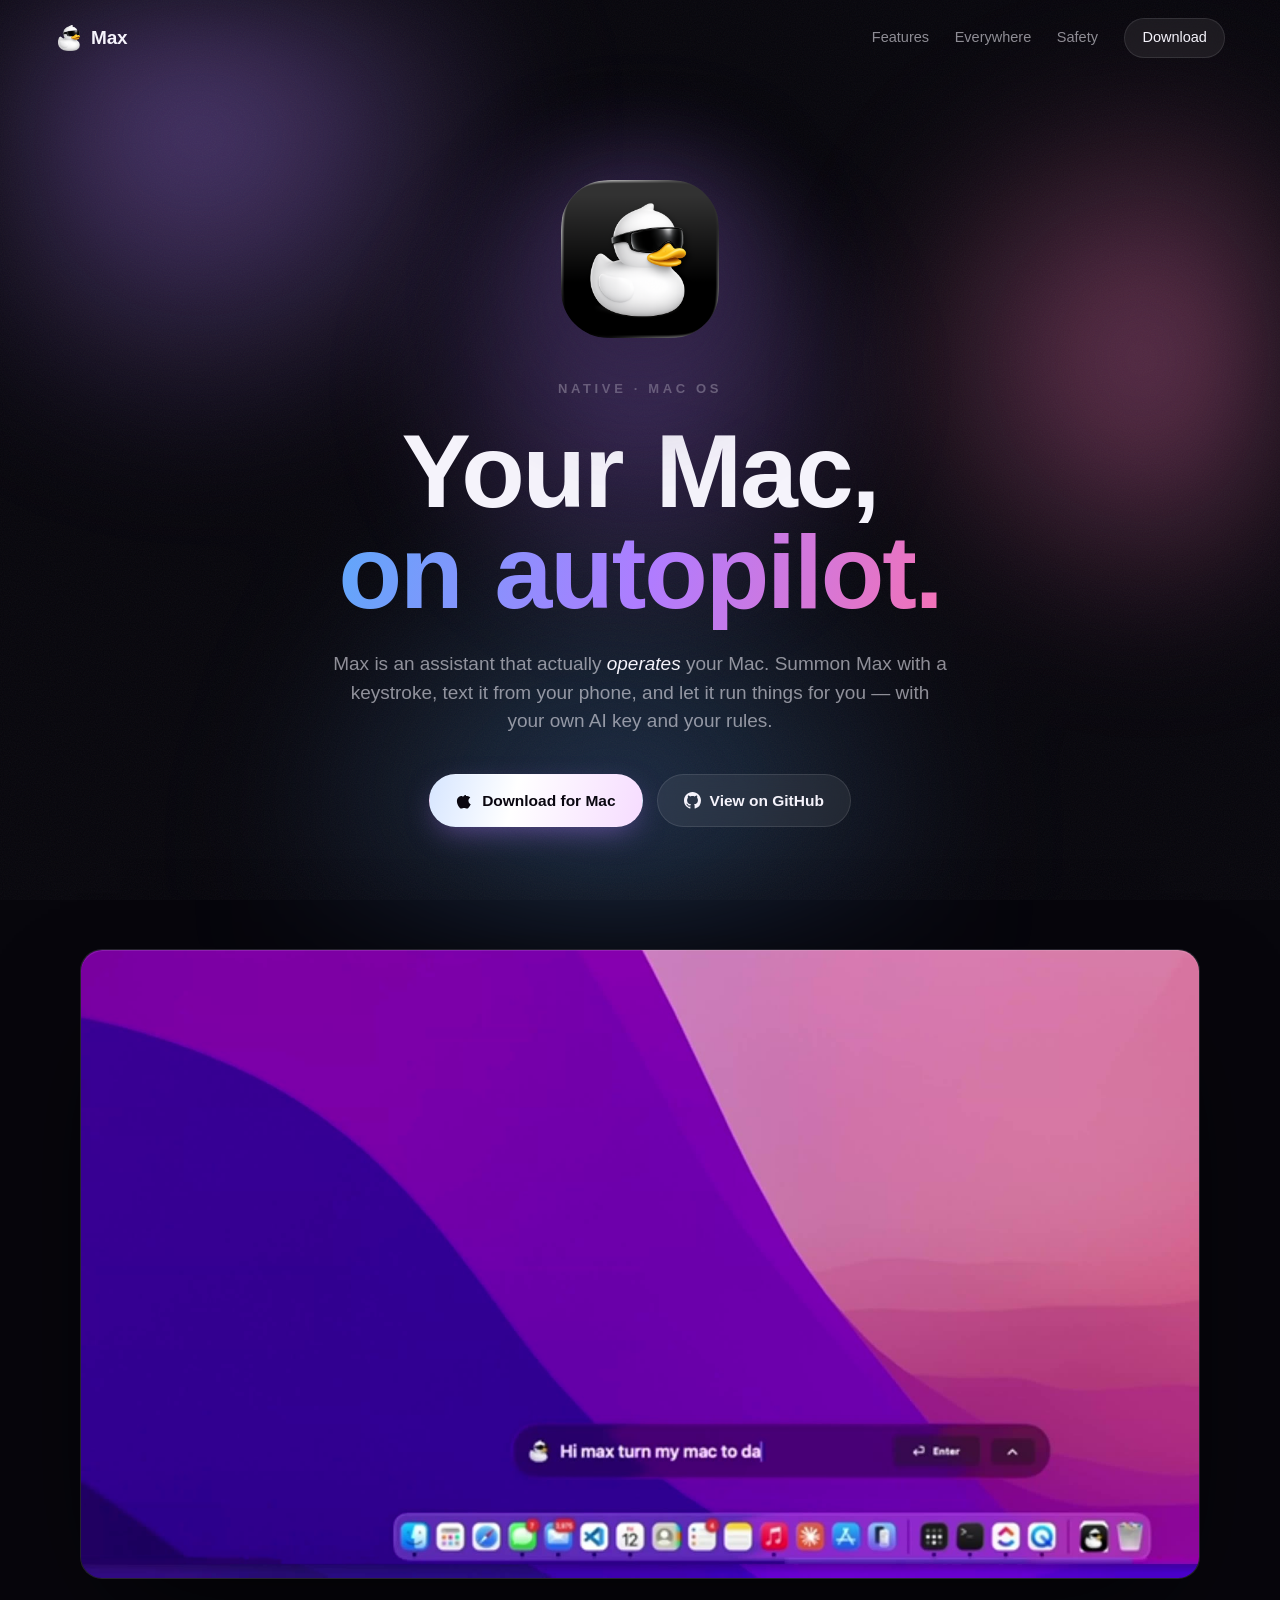
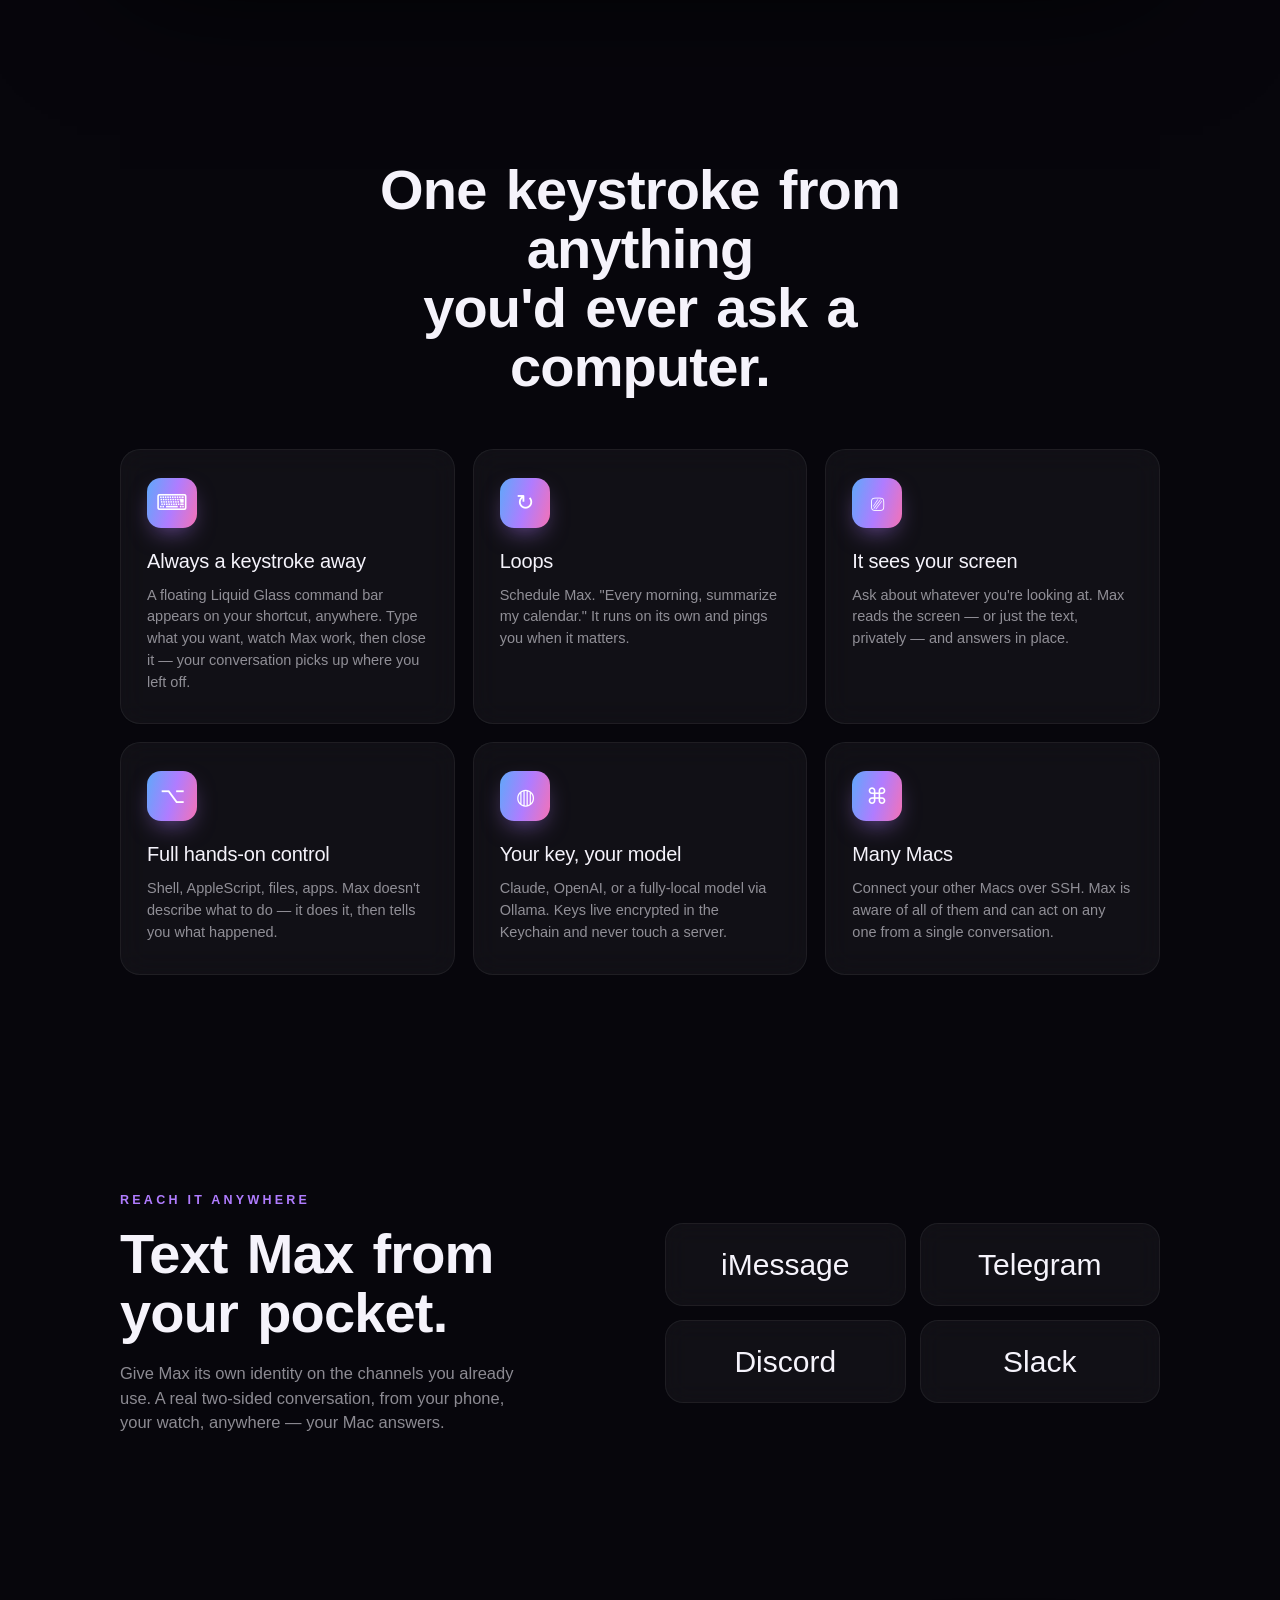
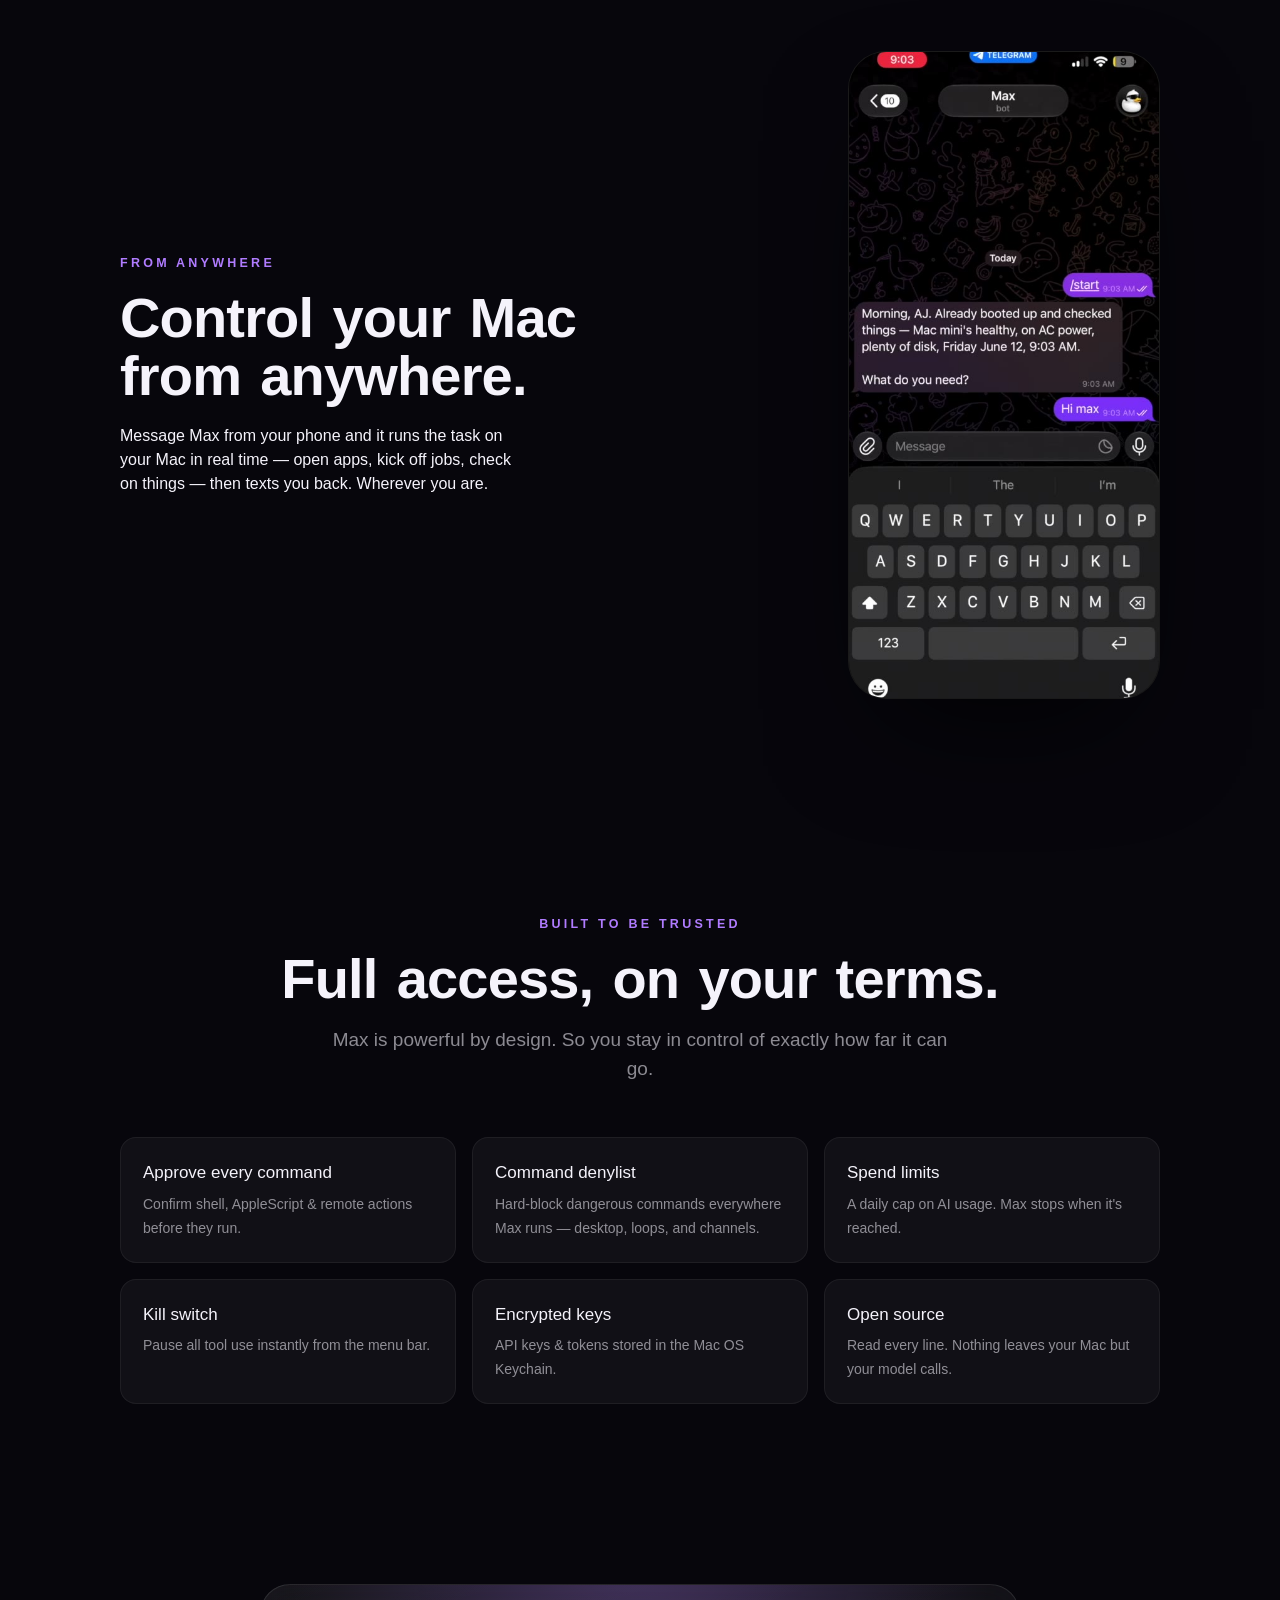
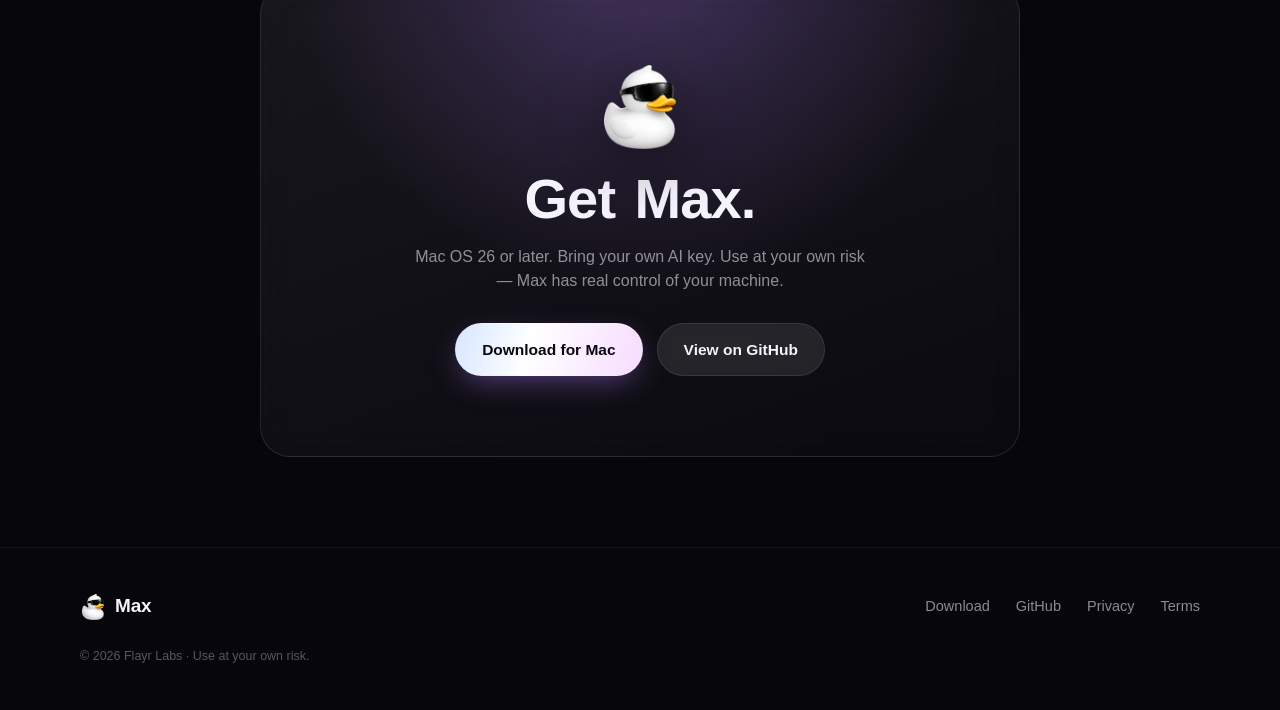
==== commit 92826cde: "Hero Download button downloads directly (was scrolling to the second button)" ====
--- a/website/index.html
+++ b/website/index.html
@@ -5,16 +5,16 @@
   <meta name="viewport" content="width=device-width, initial-scale=1.0" />
   <title>Max — Your Mac on Autopilot | Native Mac OS AI Assistant</title>
   <meta name="description" content="Max is a native Mac OS assistant that actually operates your Mac. Summon it with a keystroke, talk to it from anywhere, and let it run things for you." />
-  <link rel="canonical" href="https://askmax.flayrlabs.com/" />
+  <link rel="canonical" href="https://trymax.io/" />
 
   <!-- Open Graph (Facebook, LinkedIn, Discord, iMessage, Slack…) -->
   <meta property="og:type" content="website" />
   <meta property="og:site_name" content="Max" />
   <meta property="og:title" content="Max — Your Mac, on Autopilot" />
   <meta property="og:description" content="A native Mac OS assistant that actually operates your Mac. Summon it with a keystroke and let it run things for you." />
-  <meta property="og:url" content="https://askmax.flayrlabs.com/" />
-  <meta property="og:image" content="https://askmax.flayrlabs.com/assets/og.png" />
-  <meta property="og:image:secure_url" content="https://askmax.flayrlabs.com/assets/og.png" />
+  <meta property="og:url" content="https://trymax.io/" />
+  <meta property="og:image" content="https://trymax.io/assets/og.png" />
+  <meta property="og:image:secure_url" content="https://trymax.io/assets/og.png" />
   <meta property="og:image:type" content="image/png" />
   <meta property="og:image:width" content="1200" />
   <meta property="og:image:height" content="630" />
@@ -25,7 +25,7 @@
   <meta name="twitter:card" content="summary_large_image" />
   <meta name="twitter:title" content="Max — Your Mac, on Autopilot" />
   <meta name="twitter:description" content="A native Mac OS assistant that actually operates your Mac. Summon it with a keystroke and let it run things for you." />
-  <meta name="twitter:image" content="https://askmax.flayrlabs.com/assets/og.png" />
+  <meta name="twitter:image" content="https://trymax.io/assets/og.png" />
   <meta name="twitter:image:alt" content="Max — a native Mac OS AI assistant that runs your Mac." />
 
   <link rel="icon" href="assets/icon.png" />
@@ -71,7 +71,7 @@
       with your own AI key and your rules.
     </p>
     <div class="cta-row reveal" data-d="4">
-      <a class="btn btn-primary" href="#download">
+      <a class="btn btn-primary" href="https://github.com/FlayrLabs/max/releases/latest/download/Max-macos.zip">
         <svg viewBox="0 0 16 16" width="17" height="17" aria-hidden="true"><path fill="currentColor" d="M13.5 12.2c-.23.53-.5 1.02-.82 1.47-.43.62-.79 1.05-1.06 1.28-.42.4-.88.6-1.36.62-.35 0-.77-.1-1.26-.3-.5-.2-.95-.3-1.37-.3-.43 0-.9.1-1.4.3-.51.2-.92.31-1.23.32-.47.02-.93-.19-1.39-.62-.3-.26-.67-.7-1.11-1.34-.47-.68-.86-1.46-1.16-2.36-.32-.97-.48-1.9-.48-2.81 0-1.04.23-1.93.68-2.68a3.98 3.98 0 0 1 1.4-1.42c.59-.35 1.22-.53 1.9-.54.37 0 .86.11 1.46.34.6.22.99.34 1.16.34.13 0 .56-.14 1.29-.4.69-.25 1.27-.35 1.75-.31 1.3.1 2.28.62 2.92 1.55-1.16.7-1.74 1.69-1.72 2.95.01.98.37 1.8 1.07 2.45.32.3.67.53 1.06.7-.08.25-.17.48-.27.71M9.4 3.1c0 .77-.28 1.5-.85 2.17-.68.8-1.5 1.26-2.4 1.19a2.4 2.4 0 0 1-.01-.3c0-.74.32-1.53.89-2.18.28-.33.65-.6 1.1-.82.44-.21.86-.33 1.25-.35.01.1.02.2.02.29"/></svg>
         Download for Mac
       </a>
--- a/website/styles.css
+++ b/website/styles.css
@@ -284,6 +284,9 @@
 /* Center the heading block (not just its text) in the centered section. */
 .section.safety > h2 { max-width: 760px; margin-left: auto; margin-right: auto; }
 .section.safety .lede { margin-top: 18px; }
+/* Center the "What it does" section header (cards stay left-aligned). */
+#features > .kicker, #features > h2 { text-align: center; }
+#features > h2 { margin-left: auto; margin-right: auto; }
 
 /* feature grid */
 .grid {
